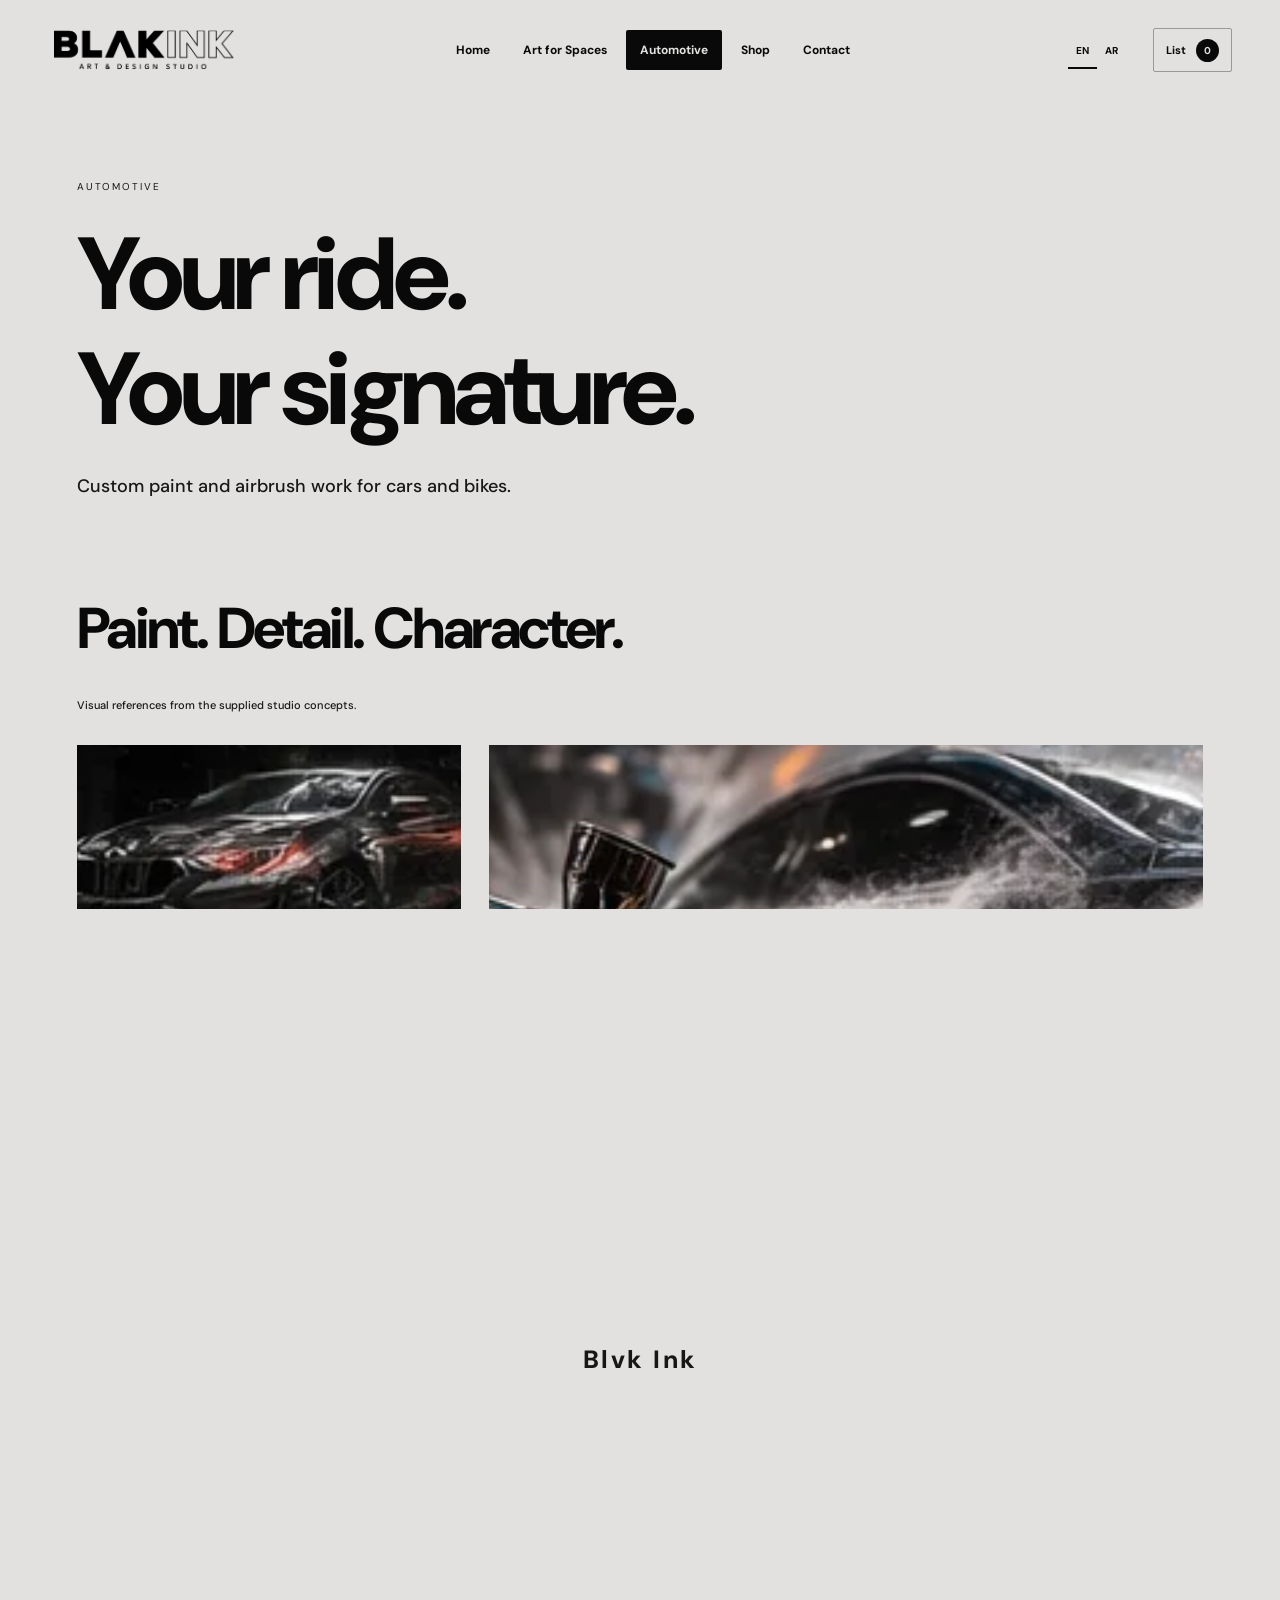
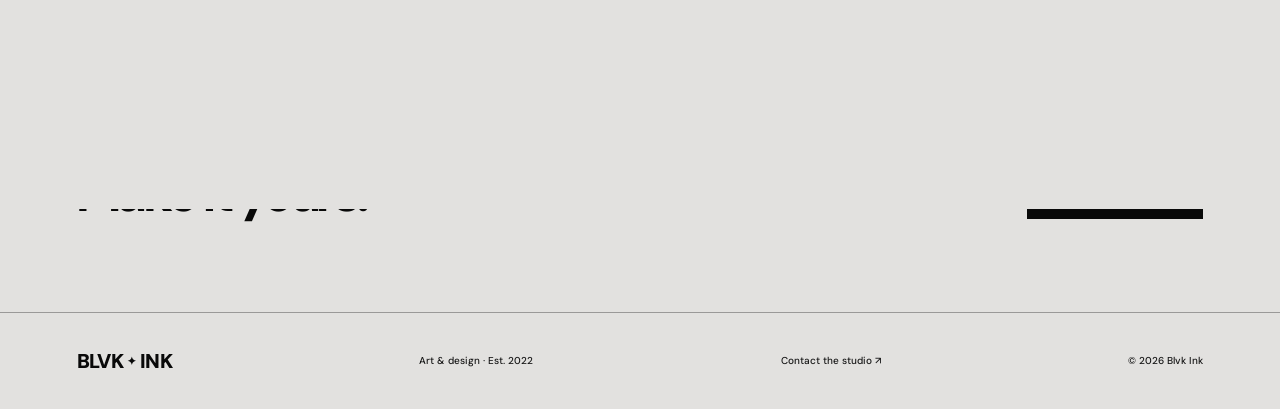
==== automotive.html @ 13d2f832 "Launch BLVK INK portfolio preview" ====
<!doctype html><html lang="en"><head><meta charset="utf-8"><meta name="viewport" content="width=device-width,initial-scale=1"><meta name="theme-color" content="#11110f"><meta name="description" content="Blvk Ink. Murals, paintings, wall art, sculpture and automotive art."><title>Automotive — Blvk Ink</title><link rel="icon" href="assets/mark.png"><link rel="stylesheet" href="styles.css?v=shared-18"><script>try{const t=JSON.parse(sessionStorage.getItem('blvk-transition'));sessionStorage.removeItem('blvk-transition');if(t&&t.to===location.href&&Date.now()-t.at<8000&&!matchMedia('(prefers-reduced-motion: reduce)').matches)document.documentElement.classList.add('page-entering');if(sessionStorage.getItem('blvk-visited'))document.documentElement.classList.add('returning')}catch(e){}</script><script src="i18n.js?v=explore-3" defer></script><script src="catalog.js" defer></script><script src="script.js?v=explore-route-10" defer></script></head><body data-page="auto"><a class="skip" href="#main">Skip to content</a><div class="page-curtain" aria-hidden="true"><span>Blvk Ink</span></div><header class="header"><a class="wordmark header-badge" href="index.html" aria-label="Blvk Ink home"><span class="header-badge-art" aria-hidden="true"><img src="assets/blvkink-logo-transparent.png" alt="" width="1942" height="809"></span></a><button class="menu-toggle" type="button" aria-expanded="false" aria-controls="navigation">Menu ＋</button><nav id="navigation" aria-label="Main navigation"><a href="index.html" data-page="home">Home</a><a href="work.html" data-page="spaces">Art for Spaces</a><a href="automotive.html" data-page="auto">Automotive</a><a href="shop.html" data-page="shop">Shop</a><a href="contact.html" data-page="contact">Contact</a></nav><div class="language-switch" role="group" aria-label="Language" dir="ltr"><a href="?lang=en" data-language="en" lang="en" aria-label="English">EN</a><span aria-hidden="true">/</span><a href="?lang=ar" data-language="ar" lang="ar" aria-label="العربية">AR</a></div><button type="button" class="request-toggle" aria-label="Open enquiry list">List <span data-count>0</span></button></header><main id="main"><section class="page-intro section"><div class="eyebrow">Automotive</div><h1>Your ride.<br><em>Your signature.</em></h1><p>Custom paint and airbrush work for cars and bikes.</p></section><section class="section gallery-section"><div class="section-heading"><h2>Paint. Detail. <em>Character.</em></h2></div><p class="sample-note">Visual references from the supplied studio concepts.</p><div class="auto-grid"><article class="art-card" data-category="automotive"><button class="art-open" type="button" data-gallery="automotive" data-id="auto-car" aria-label="View Full vehicle reference"><svg class="photo " viewBox="781 835 183 87" preserveAspectRatio="xMidYMid slice" role="img" aria-label="Full vehicle reference — sample reference"><image href="assets/studio-reference.webp" width="1536" height="1024"/></svg><span class="view-icon">↗</span></button><div class="card-caption"><h3>Full vehicle reference</h3><a class="small-link" href="contact.html?interest=auto-car">Request similar ↗</a></div></article><article class="art-card" data-category="automotive"><button class="art-open" type="button" data-gallery="automotive" data-id="auto-airbrush" aria-label="View Airbrush detail reference"><svg class="photo " viewBox="383 445 323 159" preserveAspectRatio="xMidYMid slice" role="img" aria-label="Airbrush detail reference — sample reference"><image href="assets/automotive-reference.webp" width="1536" height="1024"/></svg><span class="view-icon">↗</span></button><div class="card-caption"><h3>Airbrush detail reference</h3><a class="small-link" href="contact.html?interest=auto-airbrush">Request similar ↗</a></div></article></div><div class="photo-slots"><div class="photo-slot"><span class="slot-number">01</span><span class="eyebrow">Photo to add</span><h3>The complete vehicle</h3><p>A finished car or bike, photographed outdoors.</p></div><div class="photo-slot"><span class="slot-number">02</span><span class="eyebrow">Photo to add</span><h3>The artwork, close up</h3><p>A clear shot of the painted panel or helmet.</p></div><div class="photo-slot"><span class="slot-number">03</span><span class="eyebrow">Photo to add</span><h3>Before & after</h3><p>The same angle before and after the work.</p></div></div></section><section class="section simple-cta"><h2>Make it yours.</h2><a class="button" href="contact.html?interest=automotive">Plan a custom piece ↗</a></section></main><footer class="footer"><a class="wordmark" href="index.html">BLVK <span>✦</span> INK</a><span>Art & design · Est. 2022</span><a href="contact.html">Contact the studio ↗</a><span>© <span data-year></span> Blvk Ink</span></footer><dialog class="gallery-dialog" aria-labelledby="gallery-title"><button type="button" class="dialog-close" data-close>Close ×</button><div class="gallery-picture"></div><div class="gallery-controls"><button type="button" data-prev aria-label="Previous image">←</button><div><span class="eyebrow" id="gallery-position"></span><h2 id="gallery-title"></h2></div><button type="button" data-next aria-label="Next image">→</button></div><div class="gallery-thumbs" aria-label="Image views"></div><div class="gallery-action"></div></dialog><dialog class="request-dialog" aria-labelledby="request-title"><button type="button" class="dialog-close" data-close>Close ×</button><div class="eyebrow">Your selection</div><h2 id="request-title">Enquiry list</h2><p class="muted">Sample collection · Orders are not open yet.</p><div id="request-items"></div><a class="button" id="prepare-request" href="contact.html">Prepare an enquiry ↗</a></dialog><div class="toast" role="status" aria-live="polite"></div></body></html>
---- styles.css ----
@import url('https://fonts.googleapis.com/css2?family=DM+Sans:wght@400;500;600;700;800;900&display=swap');
:root{--bg:#e2e1df;--paper:#e2e1df;--ink:#171717;--muted:#565656;--gold:#444;--line:#bab9b7;--sans:'DM Sans','Helvetica Neue',Arial,sans-serif;--serif:var(--sans)}*{box-sizing:border-box}html{scroll-behavior:smooth;scroll-padding-top:35px}body{margin:0;background:var(--bg);color:var(--ink);font-family:var(--sans);-webkit-font-smoothing:antialiased}a{color:inherit;text-decoration:none}button,input,textarea{font:inherit}button{cursor:pointer;color:inherit}a,button{touch-action:manipulation}button:focus-visible,a:focus-visible,input:focus-visible,textarea:focus-visible{outline:2px solid var(--gold);outline-offset:5px}img{display:block;max-width:100%}h1,h2,h3{font-family:var(--serif);font-weight:400;letter-spacing:-.035em;line-height:1.12;margin:0}h1{font-size:clamp(64px,8vw,112px)}h2{font-size:clamp(36px,4.5vw,64px)}h3{font-size:25px}p{line-height:1.7}em{font-weight:400}.muted{color:var(--muted);font-size:12px}.eyebrow{font:10px var(--sans);text-transform:uppercase;letter-spacing:.19em;color:var(--gold);display:block;margin-bottom:24px}.section{width:min(1320px,88%);margin:auto;padding:90px 0}.section-heading{display:flex;justify-content:space-between;gap:25px;align-items:end;margin-bottom:35px}.section-heading .eyebrow{margin:0;white-space:nowrap}.sr-only{position:absolute;width:1px;height:1px;overflow:hidden;clip:rect(0,0,0,0);white-space:nowrap}.skip{position:fixed;top:-80px;left:15px;z-index:2000;background:var(--paper);color:#111;padding:15px}.skip:focus{top:15px}.header{position:absolute;top:0;left:0;width:100%;padding:26px 6%;display:flex;align-items:center;gap:25px;border-bottom:1px solid #0002;background:rgba(226,225,223,.85);-webkit-backdrop-filter:blur(20px);backdrop-filter:blur(20px);box-shadow:0 8px 30px #0000000d;z-index:10}.wordmark{font:500 20px var(--serif);letter-spacing:.08em;white-space:nowrap}.wordmark span{font-size:11px;vertical-align:3px}.header nav{display:flex;gap:26px;margin-left:auto;font-size:12px}.header nav a{padding:10px 0;color:#bfbdb5}.header nav a[aria-current],.header nav a:hover{color:white}.header nav a[aria-current]{box-shadow:0 1px var(--gold)}.request-toggle{border:1px solid #ffffff40;background:none;padding:10px 13px;font-size:11px;white-space:nowrap}.request-toggle span{margin-left:9px;color:var(--gold)}.menu-toggle{display:none}.button{border:1px solid var(--paper);background:var(--paper);color:#20211c;padding:16px 24px;display:inline-flex;align-items:center;justify-content:center;gap:30px;font-size:12px;line-height:1.4;min-height:48px;transition:background .2s,transform .2s}.button:hover{background:#fff}.button.outline{background:transparent;color:var(--paper);border-color:#777a6d}.button.outline:hover{background:#ffffff12}.small-link{font-size:11px;letter-spacing:.02em;white-space:nowrap;padding:10px 0;border-bottom:1px solid #8b8474;display:inline-block}.hero{height:100svh;min-height:720px;max-height:1000px;position:relative;overflow:hidden;background:var(--bg)}.hero-atmosphere{position:absolute;inset:0;background:linear-gradient(0deg,#e2e1df,transparent 60%),url('assets/clouds.png') center 46%/cover;opacity:.12;filter:grayscale(1)}.hero-signature{position:absolute;left:50%;top:50%;transform:translate(-50%,-45%);text-align:center;width:max-content;max-width:90%}.logo-reveal{position:relative;width:clamp(175px,min(23vw,25svh),250px);aspect-ratio:460/980;margin:auto;animation:logo-arrive 1.7s cubic-bezier(.19,1,.22,1) both}.logo-emblem{position:absolute;left:-61%;top:-23%;width:222%;height:158%;max-width:none;object-fit:fill;mask-image:radial-gradient(ellipse 35% 50% at 50% 46%,#000 67%,transparent 100%)}.hero h1{font:400 clamp(30px,4.3vw,58px)/1.1 var(--sans);letter-spacing:.015em;margin:24px 0 4px;white-space:nowrap}.hero-established{font:400 clamp(24px,3.4vw,46px)/1.15 var(--sans);letter-spacing:.015em;margin:0;white-space:nowrap}.hero-bottom{position:absolute;bottom:30px;left:6%;right:6%;display:flex;justify-content:space-between;gap:15px;color:#b6b6ac;text-transform:uppercase;font-size:9px;letter-spacing:.14em}@keyframes logo-arrive{from{opacity:0;filter:blur(12px);transform:translateY(16px) scale(.96)}to{opacity:1;filter:blur(0);transform:none}}.returning .logo-reveal{animation:none}.home-tiles{display:grid;grid-template-columns:repeat(3,1fr);gap:23px}.photo{display:block;width:100%;height:auto;aspect-ratio:4/5;overflow:hidden;background:#2a2b25}.category-tile .photo{transition:filter .3s}.category-tile:hover .photo{filter:brightness(1.12)}.category-tile>div{display:flex;justify-content:space-between;align-items:center;padding:20px 0}.category-tile h3{font-size:24px}.studio-note{border-top:1px solid var(--line);border-bottom:1px solid var(--line);text-align:center;padding:70px 0}.studio-note p{font-size:17px;color:var(--muted);max-width:510px;margin:25px auto 0}.auto-banner{display:grid;grid-template-columns:1fr 1fr;gap:9%;align-items:center}.auto-banner .photo{aspect-ratio:1.45}.auto-banner p{color:var(--muted);margin:25px 0}.page-intro{padding-top:180px;padding-bottom:60px}.page-intro p{font-size:18px;color:var(--muted);margin:25px 0 0}.gallery-section{padding-top:35px}.sample-note{font-size:11px;color:var(--muted);line-height:1.7}.gallery-section>.sample-note{margin:0 0 30px}.filters{display:flex;flex-wrap:wrap;gap:8px;margin-bottom:35px}.filters button{background:transparent;border:1px solid #797a6b;color:inherit;padding:11px 18px;font-size:11px;min-height:44px}.filters button[aria-pressed=true]{background:var(--paper);color:#202019;border-color:var(--paper)}.art-grid,.product-grid{display:grid;grid-template-columns:repeat(3,1fr);gap:40px 23px}.art-card,.product-card{min-width:0}.art-card[hidden],.product-card[hidden]{display:none}.art-open{position:relative;display:block;width:100%;padding:0;border:0;background:none;overflow:hidden;text-align:left}.art-open .photo{transition:transform .6s}.art-open:hover .photo{transform:scale(1.025)}.view-icon{position:absolute;bottom:14px;right:14px;display:grid;place-items:center;width:34px;height:34px;background:#151711d9;color:#fff;font-size:17px}.card-caption{padding-top:18px}.card-caption h3{font-size:23px}.card-caption .small-link{margin-top:8px;font-size:10px;color:var(--muted);border-color:#55594b}.simple-cta{display:flex;align-items:center;justify-content:space-between;gap:30px;border-top:1px solid var(--line)}.simple-cta h2{font-size:clamp(32px,4vw,55px)}.auto-grid{display:grid;grid-template-columns:.7fr 1.3fr;gap:28px}.auto-grid .photo{aspect-ratio:1.65}.photo-slots{display:grid;grid-template-columns:repeat(3,1fr);gap:23px;margin-top:60px}.photo-slot{border:1px dashed #5a5c4e;padding:35px 25px;min-height:260px;display:flex;flex-direction:column;justify-content:end;background:linear-gradient(145deg,#ffffff04,transparent)}.slot-number{font:italic 36px var(--serif);color:#717666;margin-bottom:40px}.photo-slot .eyebrow{margin-bottom:12px}.photo-slot h3{font-size:23px}.photo-slot p{color:var(--muted);font-size:12px;margin-bottom:0}.shop-notice{font-size:12px;color:#736e62;padding:0 0 20px;margin:0}.product-info{display:flex;flex-direction:column;gap:10px;padding:20px 0}.product-info h3{font-size:25px}.add-button{width:100%;display:flex;justify-content:space-between;padding:13px 0;border:0;border-top:1px solid #b4aea0;background:none;color:#454237;font-size:12px;min-height:44px}.sample-badge{position:absolute;top:13px;left:13px;font-size:9px;letter-spacing:.1em;text-transform:uppercase;background:#eee9dfeb;color:#585143;padding:7px 10px}body[data-page=shop] .gallery-section,body[data-page=spaces] .gallery-section{width:100%;padding:55px max(6%,calc((100% - 1320px)/2)) 85px;background:var(--paper);color:#25271e}body[data-page=spaces] .sample-note,body[data-page=shop] .muted{color:#7a7467}body[data-page=spaces] .small-link{color:#605b4e}body[data-page=spaces] .filters button[aria-pressed=true],body[data-page=shop] .filters button[aria-pressed=true]{background:#292c21;color:var(--paper);border-color:#292c21}.contact-layout{display:grid;grid-template-columns:1fr 1fr;gap:12%;padding-top:15px}.contact-layout h2{font-size:35px}.contact-layout p{color:var(--muted);font-size:14px}.email-address{display:block;font:25px var(--serif);margin-top:35px}.form-pair{display:grid;grid-template-columns:1fr 1fr;gap:25px}label{display:flex;flex-direction:column;gap:12px;font-size:11px;color:#bbbcb0;margin-bottom:30px}input,textarea{width:100%;border:0;border-bottom:1px solid #656756;background:transparent;color:var(--paper);padding:12px 0;font-size:16px;border-radius:0}textarea{resize:vertical;min-height:150px}input::placeholder,textarea::placeholder{color:#7a7d6d}form>.button{width:100%}.form-note{font-size:11px!important;line-height:1.7}.selection-chip{display:inline-block;border:1px solid #575a49;padding:8px 12px;margin:6px 6px 0 0;font-size:11px}.footer{padding:35px 6%;border-top:1px solid var(--line);display:flex;justify-content:space-between;gap:22px;align-items:center;color:var(--muted);font-size:10px}.footer .wordmark{color:var(--paper)}dialog{background:#161912;color:var(--paper);border:1px solid #555a47;max-width:95vw;max-height:93svh;padding:55px 25px 25px}dialog::backdrop{background:#080a06ed}.gallery-dialog{width:min(1040px,95vw)}.dialog-close{position:absolute;top:14px;right:18px;background:none;border:0;padding:8px;font-size:12px}.gallery-picture{height:min(57svh,620px);display:flex;align-items:center;justify-content:center}.gallery-picture .photo{height:100%;width:100%;aspect-ratio:auto;background:none}.gallery-controls{display:flex;justify-content:space-between;align-items:center;gap:20px;padding:20px 0 10px;text-align:center}.gallery-controls button{width:44px;height:44px;border:1px solid #545a46;background:none;font-size:20px}.gallery-controls h2{font-size:27px}.gallery-controls .eyebrow{margin-bottom:7px;font-size:9px}.gallery-thumbs{display:flex;justify-content:center;gap:8px;margin:10px 0}.gallery-thumbs button{background:none;border:1px solid #616952;padding:9px 12px;font-size:11px}.gallery-thumbs button[aria-pressed=true]{background:var(--paper);color:#222}.gallery-action{text-align:center;padding-top:14px}.gallery-action .muted{display:block;margin-bottom:13px}.request-dialog{width:480px;padding:60px 30px 30px}.request-dialog h2{font-size:40px}.request-dialog>.button{width:100%;margin-top:25px}.request-item{display:flex;gap:15px;align-items:center;padding:15px 0;border-bottom:1px solid var(--line);font-size:14px}.request-item .photo{width:65px;flex-shrink:0;aspect-ratio:1}.request-item button{margin-left:auto;padding:10px;background:none;border:0;color:var(--muted);font-size:11px}.request-empty{color:var(--muted);line-height:1.7;font-size:14px;padding:20px 0}.toast{position:fixed;bottom:22px;left:50%;transform:translate(-50%,20px);background:var(--paper);color:#282b20;padding:15px 23px;font-size:12px;z-index:100;opacity:0;pointer-events:none;transition:.25s;max-width:90%;text-align:center}.toast.visible{opacity:1;transform:translate(-50%,0)}body:has(dialog[open]){overflow:hidden}.page-curtain{position:fixed;inset:0;z-index:1000;pointer-events:none;background:#1b1e16;transform:translateY(101%);display:grid;place-items:center;transition:transform .25s cubic-bezier(.76,0,.24,1)}.page-curtain span{font:italic 25px var(--serif);letter-spacing:.1em}.page-leaving .page-curtain{transform:translateY(0)}.page-entering .page-curtain{animation:curtain-open .32s cubic-bezier(.76,0,.24,1) both}@keyframes curtain-open{from{transform:translateY(0)}to{transform:translateY(-101%)}}
@media(max-width:1000px){.header nav{gap:17px;font-size:11px}.header{gap:18px}.art-grid,.product-grid{grid-template-columns:repeat(2,1fr)}.home-tiles{gap:15px}.category-tile h3{font-size:20px}.photo-slot{padding:25px 18px}.footer{flex-wrap:wrap}.footer>*{flex-basis:40%}.footer>*:nth-child(even){text-align:right}}
@media(max-width:760px){.section{padding:65px 0}.header{padding:22px 6%}.menu-toggle{display:block;margin-left:auto;background:none;border:0;font-size:11px;padding:10px}.header nav{display:none;position:absolute;top:82px;left:0;right:0;flex-direction:column;align-items:start;padding:25px 6%;background:#161912;gap:13px;font-size:15px}.header.menu-open nav{display:flex}.request-toggle{font-size:10px}.wordmark{font-size:17px}.hero{min-height:680px;max-height:870px}.logo-reveal{width:195px}.hero-signature{top:49%}.hero h1{font-size:clamp(28px,6.8vw,48px)}.hero-established{font-size:clamp(22px,5.4vw,38px)}.hero-bottom{font-size:8px;letter-spacing:.05em}.section-heading{align-items:start;flex-direction:column;gap:20px}.home-tiles{grid-template-columns:1fr}.category-tile{display:block}.category-tile .photo{aspect-ratio:1.16}.category-tile h3{font-size:26px}.studio-note p{font-size:16px}.auto-banner{grid-template-columns:1fr;gap:30px}.auto-banner .photo{aspect-ratio:1.5}.page-intro{padding-top:145px;padding-bottom:50px}.page-intro h1{font-size:clamp(58px,11vw,85px)}.page-intro p{font-size:16px}.gallery-section{padding-top:25px}.art-grid,.product-grid{gap:30px 15px}.card-caption h3{font-size:21px}.product-info h3{font-size:22px}.art-grid .photo{aspect-ratio:3/4}.filters button{font-size:10px;padding:10px 13px}.simple-cta{align-items:start;flex-direction:column;gap:28px}.auto-grid{grid-template-columns:1fr;gap:30px}.auto-grid .photo{aspect-ratio:1.65}.photo-slots{grid-template-columns:1fr;gap:16px;margin-top:40px}.photo-slot{min-height:190px;padding:25px}.slot-number{margin-bottom:15px}.photo-slot h3{font-size:25px}.contact-layout{grid-template-columns:1fr;gap:45px;padding-top:10px}.gallery-controls h2{font-size:23px}.gallery-thumbs{flex-wrap:wrap}.gallery-picture{height:48svh}.gallery-dialog{padding:50px 12px 20px}.footer{font-size:9px}}
@media(max-width:450px){.art-grid,.product-grid{grid-template-columns:1fr}.art-grid .photo,.product-grid .photo{aspect-ratio:1}.card-caption h3,.product-info h3{font-size:26px}.form-pair{grid-template-columns:1fr;gap:0}.hero-bottom>span{max-width:190px;line-height:1.6}.request-dialog{padding:55px 20px 20px}}
@media(prefers-reduced-motion:reduce){html{scroll-behavior:auto}*,*::before,*::after{animation:none!important;transition:none!important}.page-curtain{display:none}.logo-reveal{opacity:1;filter:none;transform:none}}

/* Studio introduction carousel */
.studio-story{padding-top:64px;padding-bottom:0}
.story-toolbar{display:flex;align-items:center;justify-content:space-between;gap:20px;margin-bottom:18px}
.story-toolbar .eyebrow{margin:0;color:#bcbcb8}
.story-pause{padding:8px 0;background:none;border:0;border-bottom:1px solid #666;color:#ccc;font-size:10px;letter-spacing:.06em}
.story-window{overflow:hidden}
.story-track{display:flex;gap:18px}
.story-card{position:relative;isolation:isolate;flex:0 0 100%;min-width:0;min-height:380px;overflow:hidden;background:#202020;border:1px solid #ffffff24;color:#f2f2ee}
.story-card:focus-visible{outline:2px solid white;outline-offset:-3px}
.story-image{position:absolute;inset:0;width:100%;height:100%;filter:grayscale(1);transition:filter .65s ease,transform 1s ease;z-index:-2}
.story-card::after{content:"";position:absolute;inset:0;background:linear-gradient(180deg,#0005,#000d);z-index:-1}
.story-card:hover .story-image,.story-card:focus-visible .story-image{filter:grayscale(0);transform:scale(1.035)}
.story-copy{padding:clamp(28px,4vw,56px);position:relative;max-width:920px}
.story-number{display:block;margin-bottom:24px;font-size:10px;letter-spacing:.16em;color:#ddd}
.story-card h2{font:400 clamp(36px,4.5vw,64px)/1.12 var(--serif);letter-spacing:-.035em;border-bottom:1px solid #ffffff55;padding-bottom:13px;margin-bottom:15px}
.story-card p{font:400 clamp(20px,2vw,28px)/1.6 var(--serif);margin:0;color:#eee}
@media(max-width:600px){.studio-story{padding-top:40px;padding-bottom:0}.story-card{min-height:420px}.story-copy{padding:28px}.story-card h2{font-size:36px}}
@media(prefers-reduced-motion:reduce){.story-image{transition:none}}

/* Four portrait cards for the inspiration collection. */
.inspiration-grid{display:grid;grid-template-columns:repeat(4,minmax(0,1fr));gap:clamp(28px,3vw,60px);max-width:1500px;margin-inline:auto}
.inspiration-panel{position:relative;display:block;isolation:isolate;min-width:0;height:clamp(560px,47vw,820px);overflow:hidden;background:#242424;color:var(--paper);border:clamp(3px,.3vw,5px) solid #080808;border-radius:999px;box-shadow:0 0 0 1px #ffffff14,0 30px 48px #000b,0 8px 0 #0a0a0a,inset 0 0 0 2px #ffffff0a;transition:transform .45s cubic-bezier(.22,1,.36,1),box-shadow .45s ease}
.inspiration-image{display:block;width:100%;height:100%;filter:grayscale(1);transition:filter .65s ease,transform .8s ease}
.inspiration-panel::after{content:"";position:absolute;inset:0;z-index:1;pointer-events:none;background:linear-gradient(180deg,transparent 45%,#0003 65%,#000d)}
.inspiration-panel:hover .inspiration-image,.inspiration-panel:focus-visible .inspiration-image{filter:grayscale(0);transform:scale(1.045)}
.inspiration-panel:hover,.inspiration-panel:focus-visible{transform:translateY(-10px);box-shadow:0 0 0 1px #ffffff20,0 40px 58px #000c,0 9px 0 #080808,inset 0 0 0 2px #ffffff14}
.inspiration-caption{position:absolute;left:clamp(14px,1.5vw,24px);bottom:26px;z-index:2;opacity:0;transform:translateY(12px);transition:opacity .35s ease,transform .35s ease;pointer-events:none}
.inspiration-caption h3{font:400 clamp(32px,3.5vw,54px)/1.12 var(--serif);letter-spacing:-.035em;writing-mode:vertical-rl;transform:rotate(180deg)}
.inspiration-caption>span{display:none}
.inspiration-panel:hover .inspiration-caption,.inspiration-panel:focus-visible .inspiration-caption{opacity:1;transform:translateY(0)}
@media(max-width:900px){.inspiration-grid{grid-template-columns:repeat(4,minmax(210px,1fr));overflow-x:auto;scroll-snap-type:x mandatory;padding-bottom:16px}.inspiration-panel{height:430px;scroll-snap-align:start}.inspiration-caption h3{font-size:32px}}
@media(max-width:450px){.inspiration-grid{grid-template-columns:repeat(4,minmax(76vw,1fr));gap:16px}.inspiration-panel{height:460px}.inspiration-caption{left:22px}.inspiration-caption h3{font-size:40px}}

/* Full-width homepage sections with inset text. */
body[data-page=home] main>.section{width:100%;max-width:none;margin-inline:0}
body[data-page=home] .story-toolbar,body[data-page=home] #explore>.section-heading{padding-inline:clamp(22px,4vw,76px)}
body[data-page=home] .story-copy{padding-inline:clamp(22px,4vw,76px)}
body[data-page=home] .studio-note{padding-inline:clamp(22px,4vw,76px)}
body[data-page=home] .auto-banner{gap:0}
body[data-page=home] .auto-banner>div{padding:32px clamp(22px,4vw,76px)}
body[data-page=home] .inspiration-grid{width:100%}
body[data-page=home] main>#explore{width:100%;margin:0;padding:clamp(64px,7vw,105px) clamp(20px,3.5vw,62px);background:#1b1c1e;color:#f3f2ee}
body[data-page=home] main>#explore>.section-heading{padding-inline:0}
body[data-page=home] main>#explore .eyebrow{color:#b9b9b7}
body[data-page=home] main>#explore .inspiration-grid{gap:clamp(28px,3vw,60px)}
@media(max-width:900px){body[data-page=home] main>#explore{margin:0;padding:58px clamp(16px,4vw,28px)}}

/* Light grey palette and bold, sharp typography across the site. */
body{font-weight:500}
h1,h2,h3,.hero h1,.hero-established,.story-card h2,.inspiration-caption h3{font-family:var(--sans);font-weight:800;letter-spacing:-.045em}
em{font-style:normal;font-weight:inherit}
.wordmark{font-family:var(--sans);font-weight:900;letter-spacing:-.035em}
.header,.header nav a,.header nav a[aria-current],.header nav a:hover,.footer .wordmark{color:var(--ink)}
.header nav a,.menu-toggle,.request-toggle,.button,.filters button,.small-link{font-weight:700}
.header nav a[aria-current]{box-shadow:0 2px var(--ink)}
.request-toggle{border-color:#17171755}
.request-toggle span,.hero-bottom,.story-toolbar .eyebrow,.story-pause{color:var(--muted)}
.story-card p{font-family:var(--sans);font-weight:500}
.button{background:var(--ink);color:var(--paper);border-color:var(--ink)}
.button:hover{background:#383838}
.button.outline{color:var(--ink);border-color:#555;background:transparent}
.button.outline:hover{background:#0000000a}
label{color:var(--ink)}
input,textarea{color:var(--ink);border-color:#777}
input::placeholder,textarea::placeholder{color:#656565}
.photo-slot{border-color:#999;background:#00000003}
.slot-number{color:#666}
.selection-chip{border-color:#999}
.footer{color:var(--muted)}
.page-curtain{background:var(--bg);color:var(--ink)}
.page-curtain span{font-family:var(--sans);font-weight:800;font-style:normal}
dialog{background:var(--bg);color:var(--ink);border-color:#999}
.gallery-thumbs button,.gallery-controls button{border-color:#999}
.gallery-thumbs button[aria-pressed=true],.filters button[aria-pressed=true]{background:var(--ink);color:var(--paper);border-color:var(--ink)}
.toast{background:var(--ink);color:var(--paper)}
@media(max-width:760px){.header nav{background:rgba(226,225,223,.98)}}

/* The page moves from warm grey to charcoal as visitors scroll. */
:root{--scroll-bg:#e2e1df;--scroll-ink:#171717;--scroll-muted:#565656;--scroll-line:#17171730}
body{background:var(--scroll-bg);color:var(--scroll-ink);min-height:100svh}
.hero,.hero-atmosphere{background:transparent}
.hero-atmosphere{opacity:1;filter:none;pointer-events:none}
.hero-atmosphere::before,.hero-atmosphere::after{content:none}
body[data-page=shop] .gallery-section,body[data-page=spaces] .gallery-section{background:transparent;color:var(--scroll-ink)}
main .muted,main .eyebrow,main .sample-note,main .shop-notice,main .small-link,main .studio-note p,main .auto-banner p,main .page-intro p,main .contact-layout p,main .photo-slot p,.hero-bottom,.story-toolbar .eyebrow,.story-pause,.footer{color:var(--scroll-muted)}
body[data-page=spaces] .sample-note,body[data-page=shop] .muted,body[data-page=spaces] .small-link{color:var(--scroll-muted)}
main .button.outline,main .add-button,main label,main input,main textarea,.footer .wordmark{color:var(--scroll-ink)}
main input::placeholder,main textarea::placeholder{color:var(--scroll-muted)}
main .button.outline,main .filters button,main .small-link,main .add-button,main input,main textarea,main .photo-slot,main .selection-chip,.studio-note,.simple-cta,.footer,.story-pause{border-color:var(--scroll-line)}
main .button:not(.outline){background:var(--scroll-ink);color:var(--scroll-bg);border-color:var(--scroll-ink)}
main .button:not(.outline):hover{filter:brightness(.85)}
main .button.outline:hover{background:#8882}
main .filters button[aria-pressed=true]{background:var(--scroll-ink);color:var(--scroll-bg);border-color:var(--scroll-ink)}
body[data-page=spaces] .filters button[aria-pressed=true],body[data-page=shop] .filters button[aria-pressed=true]{background:var(--scroll-ink);color:var(--scroll-bg);border-color:var(--scroll-ink)}
.hero-signature,.hero-bottom{z-index:1}

/* Inset panels with readable, classic vertical display lettering. */
body[data-page=home] #explore{padding-inline:clamp(22px,4vw,76px)}
body[data-page=home] #explore>.section-heading{padding-inline:0}
.inspiration-caption{left:auto;right:18px;top:24px;bottom:24px;width:auto;display:flex;justify-content:center;align-items:center;transform:translateX(8px)}
.inspiration-caption h3{font-family:Georgia,"Times New Roman",serif;font-size:clamp(48px,5.2vw,86px);font-weight:700;line-height:1;letter-spacing:-.055em;writing-mode:vertical-rl;text-orientation:mixed;transform:none;white-space:nowrap;margin:0;text-shadow:0 2px 16px #0009;color:#fff}
.inspiration-panel::after{background:linear-gradient(90deg,transparent 35%,#0002 65%,#0009)}
.inspiration-panel:hover .inspiration-caption,.inspiration-panel:focus-visible .inspiration-caption{transform:translateX(0)}
@media(max-width:900px){.inspiration-caption{right:16px;top:22px;bottom:22px}.inspiration-caption h3{font-size:60px}}
@media(max-width:450px){.inspiration-caption h3{font-size:64px}}

/* Large logo reveal, followed by a pinned studio introduction. */
.hero-journey{height:auto;max-height:none;overflow:visible;background:transparent}
.hero-stage{position:relative;padding:130px 6% 80px}
.hero-journey .hero-signature{position:relative;left:auto;top:auto;transform:none;margin:0 auto;width:100%;max-width:90%}
.hero-journey .logo-reveal{animation:hero-logo-grow 1.6s cubic-bezier(.16,1,.3,1) both}
.hero-about{position:relative;max-width:720px;margin:60px auto}
.hero-chapter{margin-bottom:45px}
.hero-chapter h2{font-size:clamp(40px,4.5vw,72px);margin-bottom:24px}
.hero-chapter p{font-size:clamp(18px,1.6vw,25px);line-height:1.65;margin:0;max-width:620px}
.hero-story-mode .header{position:fixed}
.hero-journey.story-ready{height:400svh;min-height:0;max-height:none;--logo-travel:0}
.story-ready .hero-stage{position:sticky;top:0;height:100svh;min-height:680px;padding:0;overflow:hidden}
.story-ready .hero-signature{position:absolute;left:calc(50% - 24% * var(--logo-travel));top:52%;transform:translate(-50%,-50%);width:46%;max-width:none;margin:0}
.story-ready .hero-signature h1{font-size:clamp(26px,3.2vw,48px)}
.story-ready .hero-established{font-size:clamp(22px,2.5vw,36px)}
.story-ready .hero-about{position:absolute;left:53%;right:6%;top:50%;transform:translateY(-50%);margin:0;display:grid;max-width:none}
.story-ready .hero-chapter{grid-area:1/1;align-self:center;margin:0;opacity:0;visibility:hidden;transform:translateY(28px);transition:opacity .45s ease,transform .6s ease,visibility .45s}
.story-ready .hero-chapter.is-active{opacity:1;visibility:visible;transform:translateY(0)}
@keyframes hero-logo-grow{from{opacity:0;transform:scale(.2);filter:blur(8px)}to{opacity:1;transform:scale(1);filter:blur(0)}}
@media(max-width:760px){
  .story-ready .hero-stage{min-height:740px}
  .story-ready .hero-signature{width:90%;left:50%;top:calc(50% - 17% * var(--logo-travel))}
  .hero-journey .logo-reveal{width:125px}
  .story-ready .hero-signature h1,.story-ready .hero-established{opacity:calc(1 - var(--logo-travel))}
  .story-ready .hero-about{left:7%;right:7%;top:57%;transform:none}
  .hero-chapter h2{font-size:36px;margin-bottom:16px}
  .hero-chapter p{font-size:17px;line-height:1.55}
  .hero-chapter .eyebrow{margin-bottom:14px}
}
@media(prefers-reduced-motion:reduce){.hero-journey .logo-reveal{animation:none}.story-ready .hero-chapter{transition:none;transform:none}}

/* Studio chapters: editorial numbering, navigation, and staggered reveals. */
.chapter-tabs{display:flex;gap:clamp(12px,2vw,30px);border-bottom:1px solid var(--scroll-line);margin-bottom:42px;position:relative;z-index:2}
.chapter-tabs button{position:relative;flex:1;text-align:left;border:0;background:none;padding:12px 0 18px;color:var(--scroll-ink);font-size:12px;font-weight:700;cursor:pointer}
.chapter-tabs button span{display:block;font-size:10px;letter-spacing:.13em;margin-bottom:8px;opacity:.6}
.chapter-tabs button::after{content:"";position:absolute;bottom:-1px;left:0;right:0;height:3px;background:currentColor;transform:scaleX(0);transform-origin:left;transition:transform .5s ease}
.chapter-tabs button[aria-current]::after,.chapter-tabs button:hover::after{transform:scaleX(1)}
.story-ready .chapter-tabs{grid-area:1/1;opacity:0;visibility:hidden;transform:translateY(12px);transition:opacity .4s,transform .5s,visibility .4s}
.story-ready.has-chapter .chapter-tabs{opacity:1;visibility:visible;transform:none}
.story-ready .hero-chapter{grid-area:2/1;position:relative;isolation:isolate;padding:20px 0 12px;transform:none;transition:opacity .4s ease,visibility .4s}
.chapter-watermark{position:absolute;right:0;top:-24px;z-index:-1;font-size:clamp(130px,15vw,230px);font-weight:900;line-height:1;letter-spacing:-.08em;color:var(--scroll-ink);opacity:.065;pointer-events:none;user-select:none}
.hero-chapter .eyebrow{letter-spacing:.22em;font-size:11px;margin-bottom:22px}
.hero-chapter h2{font-size:clamp(42px,5vw,80px);line-height:1.02;max-width:560px;margin-bottom:28px}
.hero-chapter p{font-size:clamp(18px,1.45vw,23px);line-height:1.65;max-width:560px}
.hero-chapter p+p{margin-top:18px;color:var(--scroll-muted)}
.story-ready .hero-chapter .eyebrow,.story-ready .hero-chapter h2,.story-ready .hero-chapter p{opacity:0;transform:translateY(22px);transition:opacity .5s ease,transform .65s cubic-bezier(.2,.8,.2,1)}
.story-ready .hero-chapter.is-active .eyebrow,.story-ready .hero-chapter.is-active h2,.story-ready .hero-chapter.is-active p{opacity:1;transform:none}
.story-ready .hero-chapter.is-active h2{transition-delay:.08s}
.story-ready .hero-chapter.is-active p{transition-delay:.16s}
.story-ready .hero-chapter.is-active p+p{transition-delay:.23s}
@media(max-width:760px){
 .story-ready .hero-stage{min-height:860px}
 .story-ready .hero-signature{top:calc(46% - 20% * var(--logo-travel))}
 .story-ready .hero-about{top:46%}
 .chapter-tabs{gap:14px;margin-bottom:16px}
 .chapter-tabs button{font-size:11px;padding:8px 0 12px}
 .chapter-tabs button span{margin-bottom:5px}
 .story-ready .hero-chapter{padding:12px 0}
 .chapter-watermark{font-size:125px;top:0}
 .hero-chapter .eyebrow{margin-bottom:14px;font-size:10px}
 .hero-chapter h2{font-size:40px;margin-bottom:18px}
 .hero-chapter p{font-size:16px;line-height:1.55}
 .hero-chapter p+p{margin-top:12px}
}
@media(prefers-reduced-motion:reduce){.story-ready .hero-chapter .eyebrow,.story-ready .hero-chapter h2,.story-ready .hero-chapter p{transform:none;transition:none}}

/* English / Arabic and locally bundled Dubai type. */
@font-face{font-family:Dubai;src:url('assets/fonts/Dubai-Regular.ttf') format('truetype');font-style:normal;font-weight:400;font-display:swap}
@font-face{font-family:Dubai;src:url('assets/fonts/Dubai-Medium.ttf') format('truetype');font-style:normal;font-weight:500 600;font-display:swap}
@font-face{font-family:Dubai;src:url('assets/fonts/Dubai-Bold.ttf') format('truetype');font-style:normal;font-weight:700 900;font-display:swap}
.language-switch{display:flex;align-items:center;gap:6px;flex-shrink:0;font:700 11px var(--sans);color:#454545}
.language-switch a{padding:10px 3px;min-height:36px;display:grid;place-items:center}
.language-switch a[aria-current]{color:#111;box-shadow:0 2px #111}
.language-switch span{opacity:.45}
html[lang=ar]{--sans:Dubai,Tahoma,Arial,sans-serif;--serif:var(--sans)}
html[lang=ar] body{font-family:var(--sans)}
html[lang=ar] :is(h1,h2,h3,p,em,.eyebrow,.hero-established,.hero-bottom,.wordmark,.page-curtain span){font-family:var(--sans);letter-spacing:0}
html[lang=ar] :is(h1,h2,h3){line-height:1.3}
html[lang=ar] .wordmark{direction:ltr;font-family:'DM Sans',Arial,sans-serif}
html[lang=ar] .header nav{margin-left:0;margin-right:auto}
html[lang=ar] .story-ready .hero-signature{left:calc(50% + 24% * var(--logo-travel))}
html[lang=ar] .story-ready .hero-about{left:6%;right:53%}
html[lang=ar] .chapter-tabs button{text-align:right}
html[lang=ar] .chapter-tabs button::after{transform-origin:right}
html[lang=ar] .chapter-watermark{right:auto;left:0;direction:ltr}
html[lang=ar] .chapter-tabs button span{letter-spacing:0}
html[lang=ar] .hero-chapter p{line-height:1.7}
html[lang=ar] .inspiration-caption{width:72px}
html[lang=ar] .inspiration-caption h3{font-family:Dubai,Tahoma,sans-serif;font-size:64px;writing-mode:horizontal-tb;transform:rotate(90deg);line-height:1.2;letter-spacing:0;flex-shrink:0}
html[lang=ar] .request-item button{margin-left:0;margin-right:auto}
html[lang=ar] :is(.email-address,input[type=email]){direction:ltr;text-align:right}
html[lang=ar] .gallery-controls{direction:ltr}
html[lang=ar] .gallery-controls>div{direction:rtl}
@media(max-width:1100px){.header{gap:14px}.language-switch{font-size:10px}}
@media(max-width:760px){
 .header{gap:10px;padding-inline:4%}.language-switch{gap:3px}.request-toggle{padding:10px 8px}.menu-toggle{padding:10px 4px}
 html[lang=ar] .menu-toggle{margin-left:0;margin-right:auto}
 html[lang=ar] .header nav{margin:0}
 html[lang=ar] .story-ready .hero-signature{left:50%}
 html[lang=ar] .story-ready .hero-about{left:7%;right:7%}
 html[lang=ar] .footer>*:nth-child(even){text-align:left}
 html[lang=ar] .hero-chapter p{font-size:17px;line-height:1.6}
}

/* One panoramic gallery, divided into three art selections. */
body[data-page=home] .home-gallery{padding-inline:clamp(22px,4vw,76px)}
.gallery-triptych{display:grid;grid-template-columns:repeat(3,minmax(0,1fr));gap:2px;background:var(--scroll-line);overflow:hidden}
.gallery-panel{position:relative;isolation:isolate;display:block;width:100%;min-width:0;height:clamp(280px,29vw,460px);padding:0;border:0;overflow:hidden;background:#222;text-align:start;color:#fff}
.gallery-panel-image{display:block;width:100%;height:100%;filter:grayscale(1);transition:filter .6s ease,transform .8s cubic-bezier(.2,.8,.2,1)}
.gallery-panel::after{content:"";position:absolute;inset:0;pointer-events:none;background:linear-gradient(180deg,transparent 55%,#000b)}
.gallery-panel:hover .gallery-panel-image,.gallery-panel:focus-visible .gallery-panel-image{filter:grayscale(0);transform:scale(1.04)}
.gallery-panel:focus-visible{outline:3px solid white;outline-offset:-5px;z-index:1}
.gallery-panel-caption{position:absolute;z-index:1;inset-inline:clamp(16px,2vw,32px);bottom:26px;display:flex;justify-content:space-between;align-items:center;gap:8px;font-size:clamp(20px,2.2vw,34px);font-weight:800;letter-spacing:-.035em}
html[lang=ar] .gallery-panel-caption{letter-spacing:0}
@media(max-width:600px){.gallery-panel{height:300px}.gallery-panel-caption{inset-inline:10px;bottom:16px;font-size:15px;flex-direction:column;align-items:flex-start;gap:12px}}

/* Three seamless diagonal slices inside a rectangular frame. */
.gallery-triptych{display:block;position:relative;height:clamp(280px,29vw,460px);background:#222;direction:ltr}
.gallery-triptych .gallery-panel{position:absolute;top:0;bottom:0;width:40%;height:100%;overflow:hidden}
.gallery-triptych .gallery-panel:nth-child(1){left:0;clip-path:polygon(0 0,100% 0,75% 100%,0 100%)}
.gallery-triptych .gallery-panel:nth-child(2){left:30%;clip-path:polygon(25% 0,100% 0,75% 100%,0 100%)}
.gallery-triptych .gallery-panel:nth-child(3){left:60%;clip-path:polygon(25% 0,100% 0,100% 100%,0 100%)}
.gallery-triptych .gallery-panel-caption{left:12%;right:30%;bottom:26px}
.gallery-triptych .gallery-panel:nth-child(3) .gallery-panel-caption{left:12%;right:10%}
.gallery-triptych .gallery-panel:focus-visible{outline:0}
.gallery-triptych .gallery-panel:focus-visible::after{background:linear-gradient(180deg,#ffffff30,transparent 35%,#000b);box-shadow:inset 0 0 0 4px #fff}
html[lang=ar] .gallery-triptych .gallery-panel-caption{direction:rtl}
@media(max-width:600px){.gallery-triptych{height:300px}.gallery-triptych .gallery-panel-caption{left:10%;right:28%;bottom:16px}.gallery-triptych .gallery-panel:nth-child(3) .gallery-panel-caption{right:8%}}

/* Mobile inspiration: compact landscape cards, with no sideways scrolling. */
@media(max-width:900px){
 body[data-page=home] #explore>.section-heading{margin-bottom:26px}
 .inspiration-grid{grid-template-columns:minmax(0,1fr);gap:14px;max-width:none;margin-inline:0;overflow:visible;scroll-snap-type:none;padding-bottom:0}
 .inspiration-panel{height:clamp(140px,42vw,200px);width:100%;scroll-snap-align:none;border-radius:clamp(54px,18vw,96px);box-shadow:0 16px 26px #0008,0 4px 0 #090909,inset 0 0 0 2px #ffffff0a}
 .inspiration-panel::after{background:linear-gradient(180deg,transparent 15%,#0003 50%,#000b)}
 .inspiration-panel .inspiration-caption{left:20px;right:20px;top:auto;bottom:18px;width:auto;display:block;opacity:1;visibility:visible;transform:none}
 .inspiration-panel .inspiration-caption h3{font-size:32px;line-height:1.1;writing-mode:horizontal-tb;transform:none;white-space:normal}
 html[lang=ar] .inspiration-panel .inspiration-caption{width:auto;text-align:right}
 html[lang=ar] .inspiration-panel .inspiration-caption h3{font-family:Dubai,Tahoma,sans-serif;font-size:34px;writing-mode:horizontal-tb;transform:none;line-height:1.2}
 .inspiration-panel:active .inspiration-image{filter:grayscale(0)}
}

@media(max-width:900px){
 /* Avoid sticky touch hover; viewport position controls the color reveal. */
 .inspiration-panel:hover .inspiration-image{filter:grayscale(1);transform:none}
 .inspiration-panel.is-screen-focused .inspiration-image,
 .inspiration-panel:focus-visible .inspiration-image{filter:grayscale(0);transform:scale(1.025)}
}

/* Mobile gallery follows the same stacked-card layout and screen focus. */
@media(max-width:900px){
 .gallery-triptych{display:grid;grid-template-columns:minmax(0,1fr);gap:14px;height:auto;background:transparent;overflow:visible;direction:inherit}
 .gallery-triptych .gallery-panel:nth-child(n){position:relative;top:auto;bottom:auto;left:auto;width:100%;height:clamp(140px,42vw,200px);clip-path:none}
 .gallery-triptych .gallery-panel .gallery-panel-caption{left:20px;right:20px;bottom:18px;display:flex;flex-direction:row;align-items:center;font-size:24px;gap:12px}
 .gallery-panel::after{background:linear-gradient(180deg,transparent 15%,#0003 50%,#000b)}
 .gallery-panel:hover .gallery-panel-image{filter:grayscale(1);transform:none}
 .gallery-panel.is-screen-focused .gallery-panel-image,.gallery-panel:focus-visible .gallery-panel-image{filter:grayscale(0);transform:scale(1.025)}
 .gallery-triptych .gallery-panel:focus-visible{outline:3px solid white;outline-offset:-5px}
}

/* Connected slices; reveal captions only for the active image. */
.gallery-panel-caption{opacity:0;transform:translateY(10px);transition:opacity .35s ease,transform .45s ease}
.gallery-panel:hover .gallery-panel-caption,.gallery-panel:focus-visible .gallery-panel-caption{opacity:1;transform:none}
@media(max-width:900px){
 .gallery-triptych{display:block;position:relative;height:clamp(500px,135vw,680px);overflow:hidden;background:#222}
 .gallery-triptych .gallery-panel:nth-child(n){position:absolute;left:0;right:0;bottom:auto;width:100%;height:40%}
 .gallery-triptych .gallery-panel:nth-child(1){top:0;clip-path:polygon(0 0,100% 0,100% 75%,0 100%)}
 .gallery-triptych .gallery-panel:nth-child(2){top:30%;clip-path:polygon(0 25%,100% 0,100% 75%,0 100%)}
 .gallery-triptych .gallery-panel:nth-child(3){top:60%;clip-path:polygon(0 25%,100% 0,100% 100%,0 100%)}
 .gallery-triptych .gallery-panel .gallery-panel-caption{left:22px;right:22px;top:50%;bottom:auto;transform:translateY(calc(-50% + 10px))}
 .gallery-panel:hover .gallery-panel-caption{opacity:0}
 .gallery-triptych .gallery-panel.is-screen-focused .gallery-panel-caption,.gallery-triptych .gallery-panel:focus-visible .gallery-panel-caption{opacity:1;transform:translateY(-50%)}
 .gallery-panel::after{background:linear-gradient(90deg,#0008,transparent 80%)}
}

/* Direction-aware navigation, shared by all pages. */
.header{position:fixed;transition:transform .28s cubic-bezier(.2,.7,.2,1);transform:translateY(0)}
.header.is-scroll-hidden{transform:translateY(-105%);pointer-events:none}
.header.has-keyboard-focus,.header.menu-open{transform:translateY(0);pointer-events:auto}
@media(prefers-reduced-motion:reduce){.header{transition:none}}

/* Navigation floats directly on the page, following its light-to-dark palette. */
.header{
 --nav-ink:var(--scroll-ink);--nav-surface:var(--scroll-bg);
 top:16px;left:24px;width:calc(100% - 48px);padding:12px 20px;gap:24px;
 border:0;border-radius:0;
 background:transparent;
 -webkit-backdrop-filter:none;backdrop-filter:none;
 box-shadow:none;
}
.header>.wordmark{display:inline-flex;align-items:center;gap:5px;font-size:22px;font-weight:900;letter-spacing:-.055em;min-height:44px}
.header>.wordmark span{font-size:14px;vertical-align:0;margin-inline:2px}
.header nav{align-items:center;gap:5px;font-size:12px}
.header nav a{position:relative;padding:12px 14px;border-radius:2px;white-space:nowrap;transition:background .2s,color .2s}
.header nav a:hover{background:#e3e2dd;color:#111}
.header nav a[aria-current]{background:#171717;color:#f4f3f1;box-shadow:none}
.header nav a[aria-current]:hover{background:#303030;color:#fff}
.header .language-switch{gap:0;background:transparent;border:0;border-radius:0;padding:3px;font-size:10px}
.header .language-switch>span{display:none}
.header .language-switch a{min-width:29px;min-height:34px;padding:8px 5px;border-radius:3px;letter-spacing:.03em;box-shadow:none}
.header .language-switch a[aria-current]{background:transparent;color:#111;box-shadow:0 2px 0 #171717;border-radius:0}
.header .request-toggle{display:flex;align-items:center;gap:10px;min-height:44px;padding:8px 12px;border:1px solid #17171735;border-radius:6px;background:transparent;color:#171717;font-size:11px;transition:background .2s,border-color .2s}
.header .request-toggle:hover{background:#e3e2dd;border-color:#17171770}
.header .request-toggle span{display:grid;place-items:center;min-width:23px;height:23px;margin:0;padding:0 5px;border-radius:50%;background:#171717;color:#fff;font-size:10px;font-weight:700}
.header .menu-toggle{min-height:44px;border:1px solid #17171725;border-radius:6px;padding:10px 12px;color:#171717;font-weight:700;background:transparent}
.header .request-toggle,.header .menu-toggle{border-radius:2px}
.header.is-scroll-hidden{transform:translateY(calc(-100% - 32px));pointer-events:none}
.header.has-keyboard-focus,.header.menu-open{transform:translateY(0);pointer-events:auto}
.header nav a,.header .language-switch,.header .language-switch a[aria-current],.header .request-toggle,.header .menu-toggle{color:var(--nav-ink)}
.header .language-switch a[aria-current]{box-shadow:0 2px 0 currentColor}
.header .request-toggle,.header .menu-toggle{border-color:var(--scroll-line)}
.header nav a:hover,.header .request-toggle:hover{background:transparent;color:var(--nav-ink);box-shadow:inset 0 -2px currentColor}
.header nav a[aria-current],.header nav a[aria-current]:hover,html[lang=ar] .header nav a[aria-current],.header .request-toggle span{background:var(--nav-ink);color:var(--nav-surface);box-shadow:none}
.header a:focus-visible,.header button:focus-visible{outline-color:var(--nav-ink)}
@media(max-width:1100px){.header{gap:12px;padding-inline:14px}.header nav a{padding:12px 10px;font-size:11px}}
@media(max-width:1000px){
 .header{top:10px;left:12px;width:calc(100% - 24px);gap:10px;padding:10px 14px;border-radius:4px}
 .header>.wordmark{font-size:19px}
 .header .menu-toggle{display:block;margin-inline-start:auto;margin-inline-end:0}
 .header nav{display:none;position:absolute;top:calc(100% + 10px);left:0;right:0;margin:0;padding:12px;flex-direction:column;align-items:stretch;gap:4px;border:1px solid #cfceca;border-radius:4px;background:#f1f0ec;box-shadow:none;max-height:calc(100svh - 110px);overflow-y:auto}
 .header.menu-open nav{display:flex}
 .header nav{--nav-ink:#171717;--nav-surface:#f1f0ec}
 .header nav a{padding:14px 16px;font-size:15px}
 html[lang=ar] .header nav{margin:0}
 html[lang=ar] .header .menu-toggle{margin-inline-start:auto;margin-inline-end:0}
}
@media(max-width:450px){
 .header{gap:7px;padding:8px 10px}
 .header>.wordmark{font-size:17px;gap:2px}
 .header>.wordmark span{font-size:10px;margin-inline:1px}
 .header .menu-toggle{font-size:10px;padding:8px}
 .header .language-switch a{min-width:25px;padding:7px 3px}
 .header .request-toggle{font-size:0;gap:0;padding:8px}
 .header .request-toggle span{min-width:24px;height:24px;font-size:11px}
}

/* Reserve the badge space so navigation never shifts during the logo handoff. */
.header>.header-badge{position:relative;display:block;flex:0 0 84px;width:84px;height:44px;min-height:44px;margin-inline-end:10px;overflow:visible}
.header>.header-badge .header-badge-art{position:absolute;display:block;top:-3px;left:50%;width:50px;height:107px;margin:0;transform:translateX(-50%);filter:drop-shadow(0 4px 5px #0003);pointer-events:none}
.header-badge-art img{position:absolute;left:-61%;top:-23%;width:222%;height:158%;max-width:none;object-fit:fill;mask-image:radial-gradient(ellipse 35% 50% at 50% 46%,#000 67%,transparent 100%)}
/* Hide the protruding emblem along with the header. */
.header.is-scroll-hidden{transform:translateY(calc(-100% - 100px))}
.header.has-keyboard-focus,.header.menu-open{transform:translateY(0)}
@media(max-width:1000px){
 .header>.header-badge{flex-basis:62px;width:62px;margin-inline-end:4px}
 .header>.header-badge .header-badge-art{top:-2px;width:42px;height:90px}
 .header nav{top:calc(100% + 34px)}
}
@media(max-width:450px){
 .header>.header-badge{flex-basis:52px;width:52px;margin-inline-end:2px}
 .header>.header-badge .header-badge-art{width:38px;height:81px;top:0}
}

/* Balance the oversized badge against a centred navigation on wide screens. */
@media(min-width:1001px){
 .header{width:min(1440px,calc(100% - 48px));left:max(24px,calc((100% - 1440px)/2));padding-inline:24px}
 .header>.header-badge{flex-basis:100px;width:100px;margin-inline-end:0}
 .header>.header-badge .header-badge-art{width:66px;height:141px;top:-4px;filter:drop-shadow(0 5px 6px #0002)}
 .header nav,html[lang=ar] .header nav{margin-inline:auto}
}

/* Transparent horizontal wordmark, with its empty margins cropped in CSS. */
.header>.header-badge{flex-basis:192px;width:192px;margin-inline-end:0}
.header>.header-badge .header-badge-art{top:50%;left:50%;width:180px;height:38.88px;transform:translate(-50%,-50%);filter:none;overflow:hidden}
.header-badge-art img{display:block;left:-14.867%;top:-74.383%;width:129.467%;height:249.691%;mask-image:none;filter:var(--header-logo-filter,brightness(0))}
body.hero-carousel-dark .header{--header-logo-filter:brightness(1)}
@media(max-width:1000px){.header>.header-badge{flex-basis:146px;width:146px}.header>.header-badge .header-badge-art{width:138px;height:29.808px}.header nav{top:calc(100% + 10px)}}
@media(max-width:450px){.header>.header-badge{flex-basis:116px;width:116px}.header>.header-badge .header-badge-art{width:110px;height:23.76px}}

/* Editorial lettering and navigation for the skateboard collection. */
.inspiration-panel .inspiration-caption{position:absolute;z-index:2;inset:0;display:block;width:auto;opacity:1;visibility:visible;transform:none;pointer-events:none}
.inspiration-panel .inspiration-caption h3{position:absolute;top:12%;left:50%;margin:0;color:#f5f5f2;font-family:var(--sans);font-size:clamp(44px,4.1vw,70px);font-weight:900;line-height:.88;letter-spacing:-.065em;text-transform:uppercase;white-space:nowrap;writing-mode:vertical-rl;text-orientation:mixed;transform:translateX(-50%);text-shadow:0 4px 18px #000b;transition:letter-spacing .4s ease}
.inspiration-panel .inspiration-caption p{position:absolute;z-index:2;top:53%;left:52%;margin:0;color:#f5f5f2;font:800 clamp(10px,.9vw,14px)/1.25 var(--sans);letter-spacing:.07em;text-transform:uppercase;text-shadow:0 2px 10px #000;white-space:normal;width:45%;transition:transform .4s ease}
.inspiration-index{position:absolute;z-index:2;top:5%;left:50%;display:flex;align-items:center;gap:10px;color:#f5f5f2;font:800 11px/1 var(--sans);letter-spacing:.08em;transform:translateX(-50%);text-shadow:0 2px 8px #000}
.inspiration-index i{display:block;width:38px;height:2px;background:currentColor;opacity:.8}
.inspiration-arrow{position:absolute;z-index:2;left:50%;bottom:8%;display:grid;place-items:center;width:52px;height:52px;border:2px solid #f5f5f2;border-radius:50%;color:#f5f5f2;font-size:25px;line-height:1;transform:translateX(-50%);transition:background .3s,color .3s,transform .4s cubic-bezier(.22,1,.36,1)}
.inspiration-panel:hover .inspiration-caption,.inspiration-panel:focus-visible .inspiration-caption{transform:none}
.inspiration-panel:hover .inspiration-caption h3,.inspiration-panel:focus-visible .inspiration-caption h3{letter-spacing:-.025em}
.inspiration-panel:hover .inspiration-caption p,.inspiration-panel:focus-visible .inspiration-caption p{transform:translateY(-4px)}
.inspiration-panel:hover .inspiration-arrow,.inspiration-panel:focus-visible .inspiration-arrow{background:#f5f5f2;color:#171717;transform:translateX(-50%) scale(1.08)}
html[lang=ar] .inspiration-panel .inspiration-caption{width:auto;text-align:start}
html[lang=ar] .inspiration-panel .inspiration-caption h3{font-family:Dubai,Tahoma,sans-serif;font-size:clamp(42px,3.7vw,64px);line-height:1;letter-spacing:0;writing-mode:vertical-rl;text-orientation:mixed;transform:translateX(-50%)}
html[lang=ar] .inspiration-panel .inspiration-caption p{font-family:Dubai,Tahoma,sans-serif;line-height:1.35;letter-spacing:0}
@media(max-width:900px){
 .inspiration-panel .inspiration-caption{inset:auto 72px 16px 20px}
 .inspiration-panel .inspiration-caption h3,html[lang=ar] .inspiration-panel .inspiration-caption h3{position:static;font-size:clamp(24px,7vw,34px);line-height:1;letter-spacing:-.04em;writing-mode:horizontal-tb;text-orientation:mixed;transform:none;white-space:normal}
 .inspiration-panel .inspiration-caption p,html[lang=ar] .inspiration-panel .inspiration-caption p{position:static;width:auto;margin-top:5px;font-size:9px;line-height:1.2;letter-spacing:.06em;white-space:normal}
 .inspiration-index{top:16px;left:20px;transform:none;font-size:9px}
 .inspiration-index i{width:28px;height:1px}
 .inspiration-arrow{left:auto;right:18px;bottom:16px;width:42px;height:42px;font-size:20px;transform:none}
 .inspiration-panel:hover .inspiration-arrow,.inspiration-panel:focus-visible .inspiration-arrow{transform:scale(1.06)}
}

/* Stagger the lettering to follow the supplied editorial composition. */
.inspiration-panel{--deck-title-top:11%;--deck-title-left:50%;--deck-copy-top:52%;--deck-copy-left:50%}
.inspiration-panel:nth-child(2){--deck-title-top:43%;--deck-title-left:61%;--deck-copy-top:65%;--deck-copy-left:71%}
.inspiration-panel:nth-child(3){--deck-title-top:12%;--deck-title-left:52%;--deck-copy-top:52%;--deck-copy-left:52%}
.inspiration-panel:nth-child(4){--deck-title-top:28%;--deck-title-left:50%;--deck-copy-top:77%;--deck-copy-left:50%}
.inspiration-panel .inspiration-caption h3{top:var(--deck-title-top);left:var(--deck-title-left)}
.inspiration-panel .inspiration-caption p{top:var(--deck-copy-top);left:var(--deck-copy-left);width:max-content;max-width:58%;transform:translateX(-50%);text-align:left}
.inspiration-panel .inspiration-caption p span{display:block}
.inspiration-panel:nth-child(2) .inspiration-index,.inspiration-panel:nth-child(3) .inspiration-index,.inspiration-panel:nth-child(4) .inspiration-index{display:none}
.inspiration-panel:nth-child(2) .inspiration-arrow{top:9%;bottom:auto;left:64%}
.inspiration-panel:nth-child(4) .inspiration-arrow{display:none}
.inspiration-panel:hover .inspiration-caption p,.inspiration-panel:focus-visible .inspiration-caption p{transform:translate(-50%,-4px)}
@media(max-width:900px){
 .inspiration-panel{--deck-title-top:auto;--deck-title-left:auto;--deck-copy-top:auto;--deck-copy-left:auto}
 .inspiration-panel .inspiration-caption h3{top:auto;left:auto}
 .inspiration-panel .inspiration-caption p{top:auto;left:auto;width:auto;max-width:none;transform:none;text-align:start}
 .inspiration-panel:nth-child(2) .inspiration-index,.inspiration-panel:nth-child(3) .inspiration-index,.inspiration-panel:nth-child(4) .inspiration-index{display:flex}
 .inspiration-panel:nth-child(2) .inspiration-arrow{top:auto;bottom:16px;left:auto}
 .inspiration-panel:nth-child(4) .inspiration-arrow{display:grid}
 .inspiration-panel:hover .inspiration-caption p,.inspiration-panel:focus-visible .inspiration-caption p{transform:translateY(-2px)}
}
@media(min-width:901px){
 .inspiration-panel:nth-child(2) .inspiration-caption p{top:62%;left:74%;width:22%;max-width:22%;font-size:clamp(9px,.72vw,12px);transform:none;text-align:left}
 .inspiration-panel:nth-child(2):hover .inspiration-caption p,.inspiration-panel:nth-child(2):focus-visible .inspiration-caption p{transform:translateY(-4px)}
}
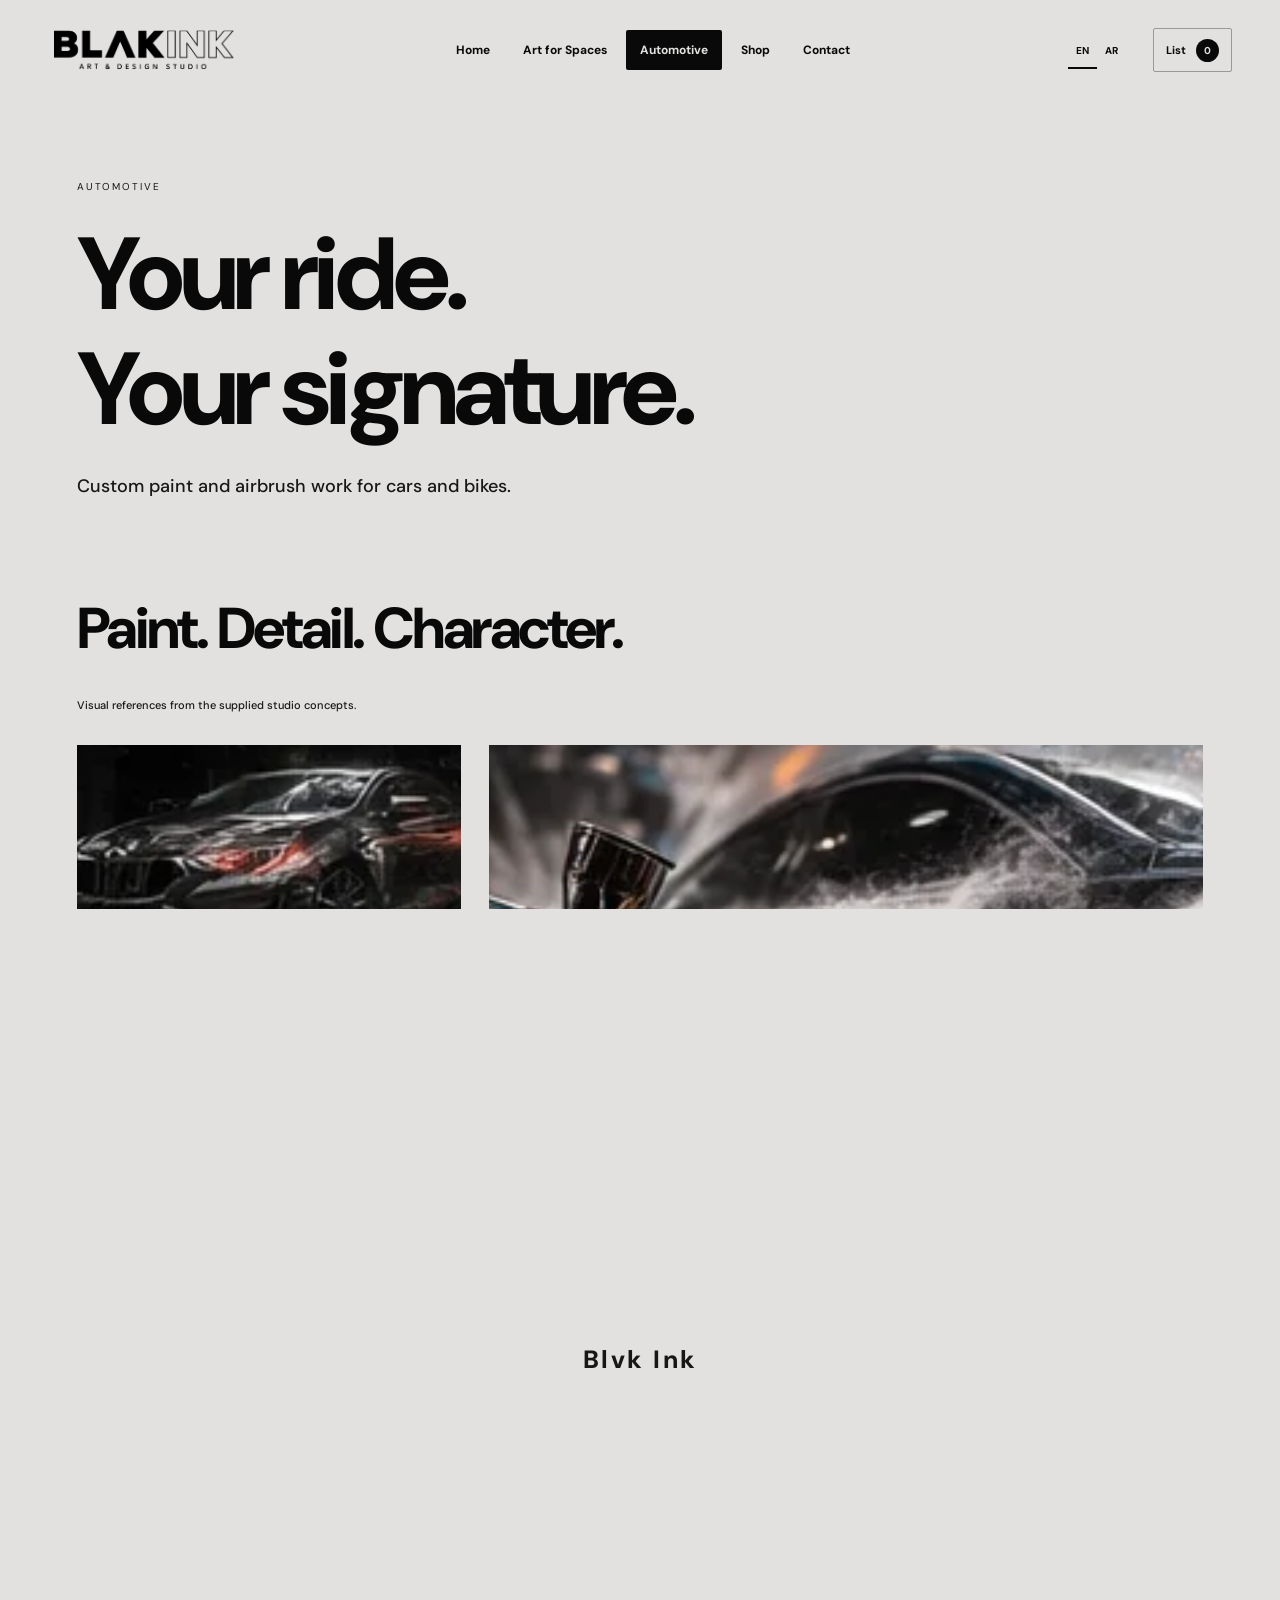
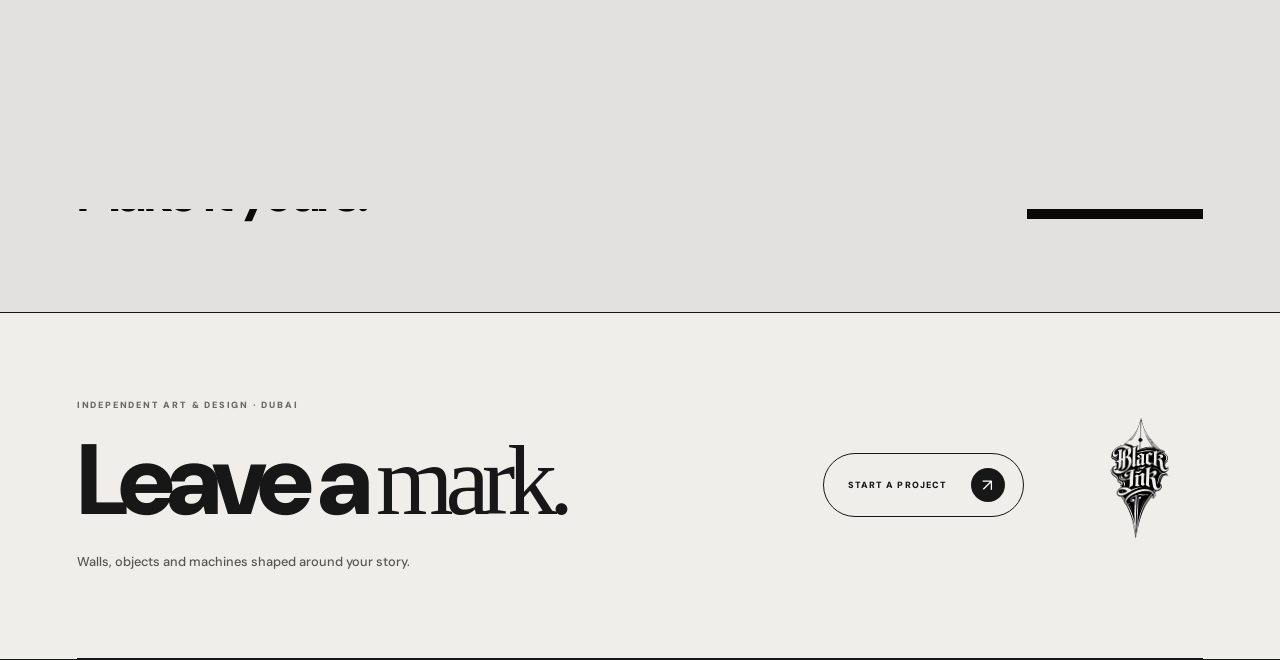
==== commit 48f81d37: "Update BLVK INK site preview" ====
--- a/automotive.html
+++ b/automotive.html
@@ -1 +1 @@
-<!doctype html><html lang="en"><head><meta charset="utf-8"><meta name="viewport" content="width=device-width,initial-scale=1"><meta name="theme-color" content="#11110f"><meta name="description" content="Blvk Ink. Murals, paintings, wall art, sculpture and automotive art."><title>Automotive — Blvk Ink</title><link rel="icon" href="assets/mark.png"><link rel="stylesheet" href="styles.css?v=shared-18"><script>try{const t=JSON.parse(sessionStorage.getItem('blvk-transition'));sessionStorage.removeItem('blvk-transition');if(t&&t.to===location.href&&Date.now()-t.at<8000&&!matchMedia('(prefers-reduced-motion: reduce)').matches)document.documentElement.classList.add('page-entering');if(sessionStorage.getItem('blvk-visited'))document.documentElement.classList.add('returning')}catch(e){}</script><script src="i18n.js?v=explore-3" defer></script><script src="catalog.js" defer></script><script src="script.js?v=explore-route-10" defer></script></head><body data-page="auto"><a class="skip" href="#main">Skip to content</a><div class="page-curtain" aria-hidden="true"><span>Blvk Ink</span></div><header class="header"><a class="wordmark header-badge" href="index.html" aria-label="Blvk Ink home"><span class="header-badge-art" aria-hidden="true"><img src="assets/blvkink-logo-transparent.png" alt="" width="1942" height="809"></span></a><button class="menu-toggle" type="button" aria-expanded="false" aria-controls="navigation">Menu ＋</button><nav id="navigation" aria-label="Main navigation"><a href="index.html" data-page="home">Home</a><a href="work.html" data-page="spaces">Art for Spaces</a><a href="automotive.html" data-page="auto">Automotive</a><a href="shop.html" data-page="shop">Shop</a><a href="contact.html" data-page="contact">Contact</a></nav><div class="language-switch" role="group" aria-label="Language" dir="ltr"><a href="?lang=en" data-language="en" lang="en" aria-label="English">EN</a><span aria-hidden="true">/</span><a href="?lang=ar" data-language="ar" lang="ar" aria-label="العربية">AR</a></div><button type="button" class="request-toggle" aria-label="Open enquiry list">List <span data-count>0</span></button></header><main id="main"><section class="page-intro section"><div class="eyebrow">Automotive</div><h1>Your ride.<br><em>Your signature.</em></h1><p>Custom paint and airbrush work for cars and bikes.</p></section><section class="section gallery-section"><div class="section-heading"><h2>Paint. Detail. <em>Character.</em></h2></div><p class="sample-note">Visual references from the supplied studio concepts.</p><div class="auto-grid"><article class="art-card" data-category="automotive"><button class="art-open" type="button" data-gallery="automotive" data-id="auto-car" aria-label="View Full vehicle reference"><svg class="photo " viewBox="781 835 183 87" preserveAspectRatio="xMidYMid slice" role="img" aria-label="Full vehicle reference — sample reference"><image href="assets/studio-reference.webp" width="1536" height="1024"/></svg><span class="view-icon">↗</span></button><div class="card-caption"><h3>Full vehicle reference</h3><a class="small-link" href="contact.html?interest=auto-car">Request similar ↗</a></div></article><article class="art-card" data-category="automotive"><button class="art-open" type="button" data-gallery="automotive" data-id="auto-airbrush" aria-label="View Airbrush detail reference"><svg class="photo " viewBox="383 445 323 159" preserveAspectRatio="xMidYMid slice" role="img" aria-label="Airbrush detail reference — sample reference"><image href="assets/automotive-reference.webp" width="1536" height="1024"/></svg><span class="view-icon">↗</span></button><div class="card-caption"><h3>Airbrush detail reference</h3><a class="small-link" href="contact.html?interest=auto-airbrush">Request similar ↗</a></div></article></div><div class="photo-slots"><div class="photo-slot"><span class="slot-number">01</span><span class="eyebrow">Photo to add</span><h3>The complete vehicle</h3><p>A finished car or bike, photographed outdoors.</p></div><div class="photo-slot"><span class="slot-number">02</span><span class="eyebrow">Photo to add</span><h3>The artwork, close up</h3><p>A clear shot of the painted panel or helmet.</p></div><div class="photo-slot"><span class="slot-number">03</span><span class="eyebrow">Photo to add</span><h3>Before & after</h3><p>The same angle before and after the work.</p></div></div></section><section class="section simple-cta"><h2>Make it yours.</h2><a class="button" href="contact.html?interest=automotive">Plan a custom piece ↗</a></section></main><footer class="footer"><a class="wordmark" href="index.html">BLVK <span>✦</span> INK</a><span>Art & design · Est. 2022</span><a href="contact.html">Contact the studio ↗</a><span>© <span data-year></span> Blvk Ink</span></footer><dialog class="gallery-dialog" aria-labelledby="gallery-title"><button type="button" class="dialog-close" data-close>Close ×</button><div class="gallery-picture"></div><div class="gallery-controls"><button type="button" data-prev aria-label="Previous image">←</button><div><span class="eyebrow" id="gallery-position"></span><h2 id="gallery-title"></h2></div><button type="button" data-next aria-label="Next image">→</button></div><div class="gallery-thumbs" aria-label="Image views"></div><div class="gallery-action"></div></dialog><dialog class="request-dialog" aria-labelledby="request-title"><button type="button" class="dialog-close" data-close>Close ×</button><div class="eyebrow">Your selection</div><h2 id="request-title">Enquiry list</h2><p class="muted">Sample collection · Orders are not open yet.</p><div id="request-items"></div><a class="button" id="prepare-request" href="contact.html">Prepare an enquiry ↗</a></dialog><div class="toast" role="status" aria-live="polite"></div></body></html>
+<!doctype html><html lang="en"><head><meta charset="utf-8"><meta name="viewport" content="width=device-width,initial-scale=1"><meta name="theme-color" content="#11110f"><meta name="description" content="Blvk Ink. Murals, paintings, wall art, sculpture and automotive art."><title>Automotive — Blvk Ink</title><link rel="icon" href="assets/mark.png"><link rel="stylesheet" href="styles.css?v=shared-34"><script>try{const t=JSON.parse(sessionStorage.getItem('blvk-transition'));sessionStorage.removeItem('blvk-transition');if(t&&t.to===location.href&&Date.now()-t.at<8000&&!matchMedia('(prefers-reduced-motion: reduce)').matches)document.documentElement.classList.add('page-entering');if(sessionStorage.getItem('blvk-visited'))document.documentElement.classList.add('returning')}catch(e){}</script><script src="i18n.js?v=localization-15" defer></script><script src="catalog.js" defer></script><script src="script.js?v=spray-16" defer></script><script src="cursor-spray.js?v=5" defer></script></head><body data-page="auto"><a class="skip" href="#main">Skip to content</a><div class="page-curtain" aria-hidden="true"><span>Blvk Ink</span></div><header class="header"><a class="wordmark header-badge" href="index.html" aria-label="Blvk Ink home"><span class="header-badge-art" aria-hidden="true"><img src="assets/blvkink-logo-transparent.png" alt="" width="1942" height="809"></span></a><button class="menu-toggle" type="button" aria-expanded="false" aria-controls="navigation">Menu ＋</button><nav id="navigation" aria-label="Main navigation"><a href="index.html" data-page="home">Home</a><a href="work.html" data-page="spaces">Art for Spaces</a><a href="automotive.html" data-page="auto">Automotive</a><a href="shop.html" data-page="shop">Shop</a><a href="contact.html" data-page="contact">Contact</a></nav><div class="language-switch" role="group" aria-label="Language" dir="ltr"><a href="?lang=en" data-language="en" lang="en" aria-label="English">EN</a><span aria-hidden="true">/</span><a href="?lang=ar" data-language="ar" lang="ar" aria-label="العربية">AR</a></div><button type="button" class="request-toggle" aria-label="Open enquiry list">List <span data-count>0</span></button></header><main id="main"><section class="page-intro section"><div class="eyebrow">Automotive</div><h1>Your ride.<br><em>Your signature.</em></h1><p>Custom paint and airbrush work for cars and bikes.</p></section><section class="section gallery-section"><div class="section-heading"><h2>Paint. Detail. <em>Character.</em></h2></div><p class="sample-note">Visual references from the supplied studio concepts.</p><div class="auto-grid"><article class="art-card" data-category="automotive"><button class="art-open" type="button" data-gallery="automotive" data-id="auto-car" aria-label="View Full vehicle reference"><svg class="photo " viewBox="781 835 183 87" preserveAspectRatio="xMidYMid slice" role="img" aria-label="Full vehicle reference — sample reference"><image href="assets/studio-reference.webp" width="1536" height="1024"/></svg><span class="view-icon">↗</span></button><div class="card-caption"><h3>Full vehicle reference</h3><a class="small-link" href="contact.html?interest=auto-car">Request similar ↗</a></div></article><article class="art-card" data-category="automotive"><button class="art-open" type="button" data-gallery="automotive" data-id="auto-airbrush" aria-label="View Airbrush detail reference"><svg class="photo " viewBox="383 445 323 159" preserveAspectRatio="xMidYMid slice" role="img" aria-label="Airbrush detail reference — sample reference"><image href="assets/automotive-reference.webp" width="1536" height="1024"/></svg><span class="view-icon">↗</span></button><div class="card-caption"><h3>Airbrush detail reference</h3><a class="small-link" href="contact.html?interest=auto-airbrush">Request similar ↗</a></div></article></div><div class="photo-slots"><div class="photo-slot"><span class="slot-number">01</span><span class="eyebrow">Photo to add</span><h3>The complete vehicle</h3><p>A finished car or bike, photographed outdoors.</p></div><div class="photo-slot"><span class="slot-number">02</span><span class="eyebrow">Photo to add</span><h3>The artwork, close up</h3><p>A clear shot of the painted panel or helmet.</p></div><div class="photo-slot"><span class="slot-number">03</span><span class="eyebrow">Photo to add</span><h3>Before & after</h3><p>The same angle before and after the work.</p></div></div></section><section class="section simple-cta"><h2>Make it yours.</h2><a class="button" href="contact.html?interest=automotive">Plan a custom piece ↗</a></section></main><footer class="site-footer"><div class="footer-directory"><div class="footer-closing"><div class="footer-closing-copy"><span class="footer-kicker">Independent art &amp; design · Dubai</span><h2><span>Leave a</span> <em>mark.</em></h2><p>Walls, objects and machines shaped around your story.</p></div><a class="footer-project-link" href="contact.html"><span>Start a project</span><b aria-hidden="true">↗</b></a><img class="footer-emblem" src="assets/mark.png" alt="" width="1024" height="1536" aria-hidden="true"></div></div></footer><dialog class="gallery-dialog" aria-labelledby="gallery-title"><button type="button" class="dialog-close" data-close>Close ×</button><div class="gallery-picture"></div><div class="gallery-controls"><button type="button" data-prev aria-label="Previous image">←</button><div><span class="eyebrow" id="gallery-position"></span><h2 id="gallery-title"></h2></div><button type="button" data-next aria-label="Next image">→</button></div><div class="gallery-thumbs" aria-label="Image views"></div><div class="gallery-action"></div></dialog><dialog class="request-dialog" aria-labelledby="request-title"><button type="button" class="dialog-close" data-close>Close ×</button><div class="eyebrow">Your selection</div><h2 id="request-title">Enquiry list</h2><p class="muted">Sample collection · Orders are not open yet.</p><div id="request-items"></div><a class="button" id="prepare-request" href="contact.html">Prepare an enquiry ↗</a></dialog><div class="toast" role="status" aria-live="polite"></div></body></html>
--- a/styles.css
+++ b/styles.css
@@ -1,5 +1,5 @@
 @import url('https://fonts.googleapis.com/css2?family=DM+Sans:wght@400;500;600;700;800;900&display=swap');
-:root{--bg:#e2e1df;--paper:#e2e1df;--ink:#171717;--muted:#565656;--gold:#444;--line:#bab9b7;--sans:'DM Sans','Helvetica Neue',Arial,sans-serif;--serif:var(--sans)}*{box-sizing:border-box}html{scroll-behavior:smooth;scroll-padding-top:35px}body{margin:0;background:var(--bg);color:var(--ink);font-family:var(--sans);-webkit-font-smoothing:antialiased}a{color:inherit;text-decoration:none}button,input,textarea{font:inherit}button{cursor:pointer;color:inherit}a,button{touch-action:manipulation}button:focus-visible,a:focus-visible,input:focus-visible,textarea:focus-visible{outline:2px solid var(--gold);outline-offset:5px}img{display:block;max-width:100%}h1,h2,h3{font-family:var(--serif);font-weight:400;letter-spacing:-.035em;line-height:1.12;margin:0}h1{font-size:clamp(64px,8vw,112px)}h2{font-size:clamp(36px,4.5vw,64px)}h3{font-size:25px}p{line-height:1.7}em{font-weight:400}.muted{color:var(--muted);font-size:12px}.eyebrow{font:10px var(--sans);text-transform:uppercase;letter-spacing:.19em;color:var(--gold);display:block;margin-bottom:24px}.section{width:min(1320px,88%);margin:auto;padding:90px 0}.section-heading{display:flex;justify-content:space-between;gap:25px;align-items:end;margin-bottom:35px}.section-heading .eyebrow{margin:0;white-space:nowrap}.sr-only{position:absolute;width:1px;height:1px;overflow:hidden;clip:rect(0,0,0,0);white-space:nowrap}.skip{position:fixed;top:-80px;left:15px;z-index:2000;background:var(--paper);color:#111;padding:15px}.skip:focus{top:15px}.header{position:absolute;top:0;left:0;width:100%;padding:26px 6%;display:flex;align-items:center;gap:25px;border-bottom:1px solid #0002;background:rgba(226,225,223,.85);-webkit-backdrop-filter:blur(20px);backdrop-filter:blur(20px);box-shadow:0 8px 30px #0000000d;z-index:10}.wordmark{font:500 20px var(--serif);letter-spacing:.08em;white-space:nowrap}.wordmark span{font-size:11px;vertical-align:3px}.header nav{display:flex;gap:26px;margin-left:auto;font-size:12px}.header nav a{padding:10px 0;color:#bfbdb5}.header nav a[aria-current],.header nav a:hover{color:white}.header nav a[aria-current]{box-shadow:0 1px var(--gold)}.request-toggle{border:1px solid #ffffff40;background:none;padding:10px 13px;font-size:11px;white-space:nowrap}.request-toggle span{margin-left:9px;color:var(--gold)}.menu-toggle{display:none}.button{border:1px solid var(--paper);background:var(--paper);color:#20211c;padding:16px 24px;display:inline-flex;align-items:center;justify-content:center;gap:30px;font-size:12px;line-height:1.4;min-height:48px;transition:background .2s,transform .2s}.button:hover{background:#fff}.button.outline{background:transparent;color:var(--paper);border-color:#777a6d}.button.outline:hover{background:#ffffff12}.small-link{font-size:11px;letter-spacing:.02em;white-space:nowrap;padding:10px 0;border-bottom:1px solid #8b8474;display:inline-block}.hero{height:100svh;min-height:720px;max-height:1000px;position:relative;overflow:hidden;background:var(--bg)}.hero-atmosphere{position:absolute;inset:0;background:linear-gradient(0deg,#e2e1df,transparent 60%),url('assets/clouds.png') center 46%/cover;opacity:.12;filter:grayscale(1)}.hero-signature{position:absolute;left:50%;top:50%;transform:translate(-50%,-45%);text-align:center;width:max-content;max-width:90%}.logo-reveal{position:relative;width:clamp(175px,min(23vw,25svh),250px);aspect-ratio:460/980;margin:auto;animation:logo-arrive 1.7s cubic-bezier(.19,1,.22,1) both}.logo-emblem{position:absolute;left:-61%;top:-23%;width:222%;height:158%;max-width:none;object-fit:fill;mask-image:radial-gradient(ellipse 35% 50% at 50% 46%,#000 67%,transparent 100%)}.hero h1{font:400 clamp(30px,4.3vw,58px)/1.1 var(--sans);letter-spacing:.015em;margin:24px 0 4px;white-space:nowrap}.hero-established{font:400 clamp(24px,3.4vw,46px)/1.15 var(--sans);letter-spacing:.015em;margin:0;white-space:nowrap}.hero-bottom{position:absolute;bottom:30px;left:6%;right:6%;display:flex;justify-content:space-between;gap:15px;color:#b6b6ac;text-transform:uppercase;font-size:9px;letter-spacing:.14em}@keyframes logo-arrive{from{opacity:0;filter:blur(12px);transform:translateY(16px) scale(.96)}to{opacity:1;filter:blur(0);transform:none}}.returning .logo-reveal{animation:none}.home-tiles{display:grid;grid-template-columns:repeat(3,1fr);gap:23px}.photo{display:block;width:100%;height:auto;aspect-ratio:4/5;overflow:hidden;background:#2a2b25}.category-tile .photo{transition:filter .3s}.category-tile:hover .photo{filter:brightness(1.12)}.category-tile>div{display:flex;justify-content:space-between;align-items:center;padding:20px 0}.category-tile h3{font-size:24px}.studio-note{border-top:1px solid var(--line);border-bottom:1px solid var(--line);text-align:center;padding:70px 0}.studio-note p{font-size:17px;color:var(--muted);max-width:510px;margin:25px auto 0}.auto-banner{display:grid;grid-template-columns:1fr 1fr;gap:9%;align-items:center}.auto-banner .photo{aspect-ratio:1.45}.auto-banner p{color:var(--muted);margin:25px 0}.page-intro{padding-top:180px;padding-bottom:60px}.page-intro p{font-size:18px;color:var(--muted);margin:25px 0 0}.gallery-section{padding-top:35px}.sample-note{font-size:11px;color:var(--muted);line-height:1.7}.gallery-section>.sample-note{margin:0 0 30px}.filters{display:flex;flex-wrap:wrap;gap:8px;margin-bottom:35px}.filters button{background:transparent;border:1px solid #797a6b;color:inherit;padding:11px 18px;font-size:11px;min-height:44px}.filters button[aria-pressed=true]{background:var(--paper);color:#202019;border-color:var(--paper)}.art-grid,.product-grid{display:grid;grid-template-columns:repeat(3,1fr);gap:40px 23px}.art-card,.product-card{min-width:0}.art-card[hidden],.product-card[hidden]{display:none}.art-open{position:relative;display:block;width:100%;padding:0;border:0;background:none;overflow:hidden;text-align:left}.art-open .photo{transition:transform .6s}.art-open:hover .photo{transform:scale(1.025)}.view-icon{position:absolute;bottom:14px;right:14px;display:grid;place-items:center;width:34px;height:34px;background:#151711d9;color:#fff;font-size:17px}.card-caption{padding-top:18px}.card-caption h3{font-size:23px}.card-caption .small-link{margin-top:8px;font-size:10px;color:var(--muted);border-color:#55594b}.simple-cta{display:flex;align-items:center;justify-content:space-between;gap:30px;border-top:1px solid var(--line)}.simple-cta h2{font-size:clamp(32px,4vw,55px)}.auto-grid{display:grid;grid-template-columns:.7fr 1.3fr;gap:28px}.auto-grid .photo{aspect-ratio:1.65}.photo-slots{display:grid;grid-template-columns:repeat(3,1fr);gap:23px;margin-top:60px}.photo-slot{border:1px dashed #5a5c4e;padding:35px 25px;min-height:260px;display:flex;flex-direction:column;justify-content:end;background:linear-gradient(145deg,#ffffff04,transparent)}.slot-number{font:italic 36px var(--serif);color:#717666;margin-bottom:40px}.photo-slot .eyebrow{margin-bottom:12px}.photo-slot h3{font-size:23px}.photo-slot p{color:var(--muted);font-size:12px;margin-bottom:0}.shop-notice{font-size:12px;color:#736e62;padding:0 0 20px;margin:0}.product-info{display:flex;flex-direction:column;gap:10px;padding:20px 0}.product-info h3{font-size:25px}.add-button{width:100%;display:flex;justify-content:space-between;padding:13px 0;border:0;border-top:1px solid #b4aea0;background:none;color:#454237;font-size:12px;min-height:44px}.sample-badge{position:absolute;top:13px;left:13px;font-size:9px;letter-spacing:.1em;text-transform:uppercase;background:#eee9dfeb;color:#585143;padding:7px 10px}body[data-page=shop] .gallery-section,body[data-page=spaces] .gallery-section{width:100%;padding:55px max(6%,calc((100% - 1320px)/2)) 85px;background:var(--paper);color:#25271e}body[data-page=spaces] .sample-note,body[data-page=shop] .muted{color:#7a7467}body[data-page=spaces] .small-link{color:#605b4e}body[data-page=spaces] .filters button[aria-pressed=true],body[data-page=shop] .filters button[aria-pressed=true]{background:#292c21;color:var(--paper);border-color:#292c21}.contact-layout{display:grid;grid-template-columns:1fr 1fr;gap:12%;padding-top:15px}.contact-layout h2{font-size:35px}.contact-layout p{color:var(--muted);font-size:14px}.email-address{display:block;font:25px var(--serif);margin-top:35px}.form-pair{display:grid;grid-template-columns:1fr 1fr;gap:25px}label{display:flex;flex-direction:column;gap:12px;font-size:11px;color:#bbbcb0;margin-bottom:30px}input,textarea{width:100%;border:0;border-bottom:1px solid #656756;background:transparent;color:var(--paper);padding:12px 0;font-size:16px;border-radius:0}textarea{resize:vertical;min-height:150px}input::placeholder,textarea::placeholder{color:#7a7d6d}form>.button{width:100%}.form-note{font-size:11px!important;line-height:1.7}.selection-chip{display:inline-block;border:1px solid #575a49;padding:8px 12px;margin:6px 6px 0 0;font-size:11px}.footer{padding:35px 6%;border-top:1px solid var(--line);display:flex;justify-content:space-between;gap:22px;align-items:center;color:var(--muted);font-size:10px}.footer .wordmark{color:var(--paper)}dialog{background:#161912;color:var(--paper);border:1px solid #555a47;max-width:95vw;max-height:93svh;padding:55px 25px 25px}dialog::backdrop{background:#080a06ed}.gallery-dialog{width:min(1040px,95vw)}.dialog-close{position:absolute;top:14px;right:18px;background:none;border:0;padding:8px;font-size:12px}.gallery-picture{height:min(57svh,620px);display:flex;align-items:center;justify-content:center}.gallery-picture .photo{height:100%;width:100%;aspect-ratio:auto;background:none}.gallery-controls{display:flex;justify-content:space-between;align-items:center;gap:20px;padding:20px 0 10px;text-align:center}.gallery-controls button{width:44px;height:44px;border:1px solid #545a46;background:none;font-size:20px}.gallery-controls h2{font-size:27px}.gallery-controls .eyebrow{margin-bottom:7px;font-size:9px}.gallery-thumbs{display:flex;justify-content:center;gap:8px;margin:10px 0}.gallery-thumbs button{background:none;border:1px solid #616952;padding:9px 12px;font-size:11px}.gallery-thumbs button[aria-pressed=true]{background:var(--paper);color:#222}.gallery-action{text-align:center;padding-top:14px}.gallery-action .muted{display:block;margin-bottom:13px}.request-dialog{width:480px;padding:60px 30px 30px}.request-dialog h2{font-size:40px}.request-dialog>.button{width:100%;margin-top:25px}.request-item{display:flex;gap:15px;align-items:center;padding:15px 0;border-bottom:1px solid var(--line);font-size:14px}.request-item .photo{width:65px;flex-shrink:0;aspect-ratio:1}.request-item button{margin-left:auto;padding:10px;background:none;border:0;color:var(--muted);font-size:11px}.request-empty{color:var(--muted);line-height:1.7;font-size:14px;padding:20px 0}.toast{position:fixed;bottom:22px;left:50%;transform:translate(-50%,20px);background:var(--paper);color:#282b20;padding:15px 23px;font-size:12px;z-index:100;opacity:0;pointer-events:none;transition:.25s;max-width:90%;text-align:center}.toast.visible{opacity:1;transform:translate(-50%,0)}body:has(dialog[open]){overflow:hidden}.page-curtain{position:fixed;inset:0;z-index:1000;pointer-events:none;background:#1b1e16;transform:translateY(101%);display:grid;place-items:center;transition:transform .25s cubic-bezier(.76,0,.24,1)}.page-curtain span{font:italic 25px var(--serif);letter-spacing:.1em}.page-leaving .page-curtain{transform:translateY(0)}.page-entering .page-curtain{animation:curtain-open .32s cubic-bezier(.76,0,.24,1) both}@keyframes curtain-open{from{transform:translateY(0)}to{transform:translateY(-101%)}}
+:root{--bg:#e2e1df;--paper:#e2e1df;--ink:#171717;--muted:#565656;--gold:#444;--line:#bab9b7;--sans:'DM Sans','Helvetica Neue',Arial,sans-serif;--serif:var(--sans);--spray-ink:#111}*{box-sizing:border-box}html{scroll-behavior:smooth;scroll-padding-top:35px}body{margin:0;background:var(--bg);color:var(--ink);font-family:var(--sans);-webkit-font-smoothing:antialiased}a{color:inherit;text-decoration:none}button,input,textarea{font:inherit}button{cursor:pointer;color:inherit}a,button{touch-action:manipulation}button:focus-visible,a:focus-visible,input:focus-visible,textarea:focus-visible{outline:2px solid var(--gold);outline-offset:5px}img{display:block;max-width:100%}h1,h2,h3{font-family:var(--serif);font-weight:400;letter-spacing:-.035em;line-height:1.12;margin:0}h1{font-size:clamp(64px,8vw,112px)}h2{font-size:clamp(36px,4.5vw,64px)}h3{font-size:25px}p{line-height:1.7}em{font-weight:400}.muted{color:var(--muted);font-size:12px}.eyebrow{font:10px var(--sans);text-transform:uppercase;letter-spacing:.19em;color:var(--gold);display:block;margin-bottom:24px}.section{width:min(1320px,88%);margin:auto;padding:90px 0}.section-heading{display:flex;justify-content:space-between;gap:25px;align-items:end;margin-bottom:35px}.section-heading .eyebrow{margin:0;white-space:nowrap}.sr-only{position:absolute;width:1px;height:1px;overflow:hidden;clip:rect(0,0,0,0);white-space:nowrap}.skip{position:fixed;top:-80px;left:15px;z-index:2000;background:var(--paper);color:#111;padding:15px}.skip:focus{top:15px}.header{position:absolute;top:0;left:0;width:100%;padding:26px 6%;display:flex;align-items:center;gap:25px;border-bottom:1px solid #0002;background:rgba(226,225,223,.85);-webkit-backdrop-filter:blur(20px);backdrop-filter:blur(20px);box-shadow:0 8px 30px #0000000d;z-index:10}.wordmark{font:500 20px var(--serif);letter-spacing:.08em;white-space:nowrap}.wordmark span{font-size:11px;vertical-align:3px}.header nav{display:flex;gap:26px;margin-left:auto;font-size:12px}.header nav a{padding:10px 0;color:#bfbdb5}.header nav a[aria-current],.header nav a:hover{color:white}.header nav a[aria-current]{box-shadow:0 1px var(--gold)}.request-toggle{border:1px solid #ffffff40;background:none;padding:10px 13px;font-size:11px;white-space:nowrap}.request-toggle span{margin-left:9px;color:var(--gold)}.menu-toggle{display:none}.button{border:1px solid var(--paper);background:var(--paper);color:#20211c;padding:16px 24px;display:inline-flex;align-items:center;justify-content:center;gap:30px;font-size:12px;line-height:1.4;min-height:48px;transition:background .2s,transform .2s}.button:hover{background:#fff}.button.outline{background:transparent;color:var(--paper);border-color:#777a6d}.button.outline:hover{background:#ffffff12}.small-link{font-size:11px;letter-spacing:.02em;white-space:nowrap;padding:10px 0;border-bottom:1px solid #8b8474;display:inline-block}.hero{height:100svh;min-height:720px;max-height:1000px;position:relative;overflow:hidden;background:var(--bg)}.hero-atmosphere{position:absolute;inset:0;background:linear-gradient(0deg,#e2e1df,transparent 60%),url('assets/clouds.png') center 46%/cover;opacity:.12;filter:grayscale(1)}.hero-signature{position:absolute;left:50%;top:50%;transform:translate(-50%,-45%);text-align:center;width:max-content;max-width:90%}.logo-reveal{position:relative;width:clamp(175px,min(23vw,25svh),250px);aspect-ratio:460/980;margin:auto;animation:logo-arrive 1.7s cubic-bezier(.19,1,.22,1) both}.logo-emblem{position:absolute;left:-61%;top:-23%;width:222%;height:158%;max-width:none;object-fit:fill;mask-image:radial-gradient(ellipse 35% 50% at 50% 46%,#000 67%,transparent 100%)}.hero h1{font:400 clamp(30px,4.3vw,58px)/1.1 var(--sans);letter-spacing:.015em;margin:24px 0 4px;white-space:nowrap}.hero-established{font:400 clamp(24px,3.4vw,46px)/1.15 var(--sans);letter-spacing:.015em;margin:0;white-space:nowrap}.hero-bottom{position:absolute;bottom:30px;left:6%;right:6%;display:flex;justify-content:space-between;gap:15px;color:#b6b6ac;text-transform:uppercase;font-size:9px;letter-spacing:.14em}@keyframes logo-arrive{from{opacity:0;filter:blur(12px);transform:translateY(16px) scale(.96)}to{opacity:1;filter:blur(0);transform:none}}.returning .logo-reveal{animation:none}.home-tiles{display:grid;grid-template-columns:repeat(3,1fr);gap:23px}.photo{display:block;width:100%;height:auto;aspect-ratio:4/5;overflow:hidden;background:#2a2b25}.category-tile .photo{transition:filter .3s}.category-tile:hover .photo{filter:brightness(1.12)}.category-tile>div{display:flex;justify-content:space-between;align-items:center;padding:20px 0}.category-tile h3{font-size:24px}.studio-note{border-top:1px solid var(--line);border-bottom:1px solid var(--line);text-align:center;padding:70px 0}.studio-note p{font-size:17px;color:var(--muted);max-width:510px;margin:25px auto 0}.auto-banner{display:grid;grid-template-columns:1fr 1fr;gap:9%;align-items:center}.auto-banner .photo{aspect-ratio:1.45}.auto-banner p{color:var(--muted);margin:25px 0}.page-intro{padding-top:180px;padding-bottom:60px}.page-intro p{font-size:18px;color:var(--muted);margin:25px 0 0}.gallery-section{padding-top:35px}.sample-note{font-size:11px;color:var(--muted);line-height:1.7}.gallery-section>.sample-note{margin:0 0 30px}.filters{display:flex;flex-wrap:wrap;gap:8px;margin-bottom:35px}.filters button{background:transparent;border:1px solid #797a6b;color:inherit;padding:11px 18px;font-size:11px;min-height:44px}.filters button[aria-pressed=true]{background:var(--paper);color:#202019;border-color:var(--paper)}.art-grid,.product-grid{display:grid;grid-template-columns:repeat(3,1fr);gap:40px 23px}.art-card,.product-card{min-width:0}.art-card[hidden],.product-card[hidden]{display:none}.art-open{position:relative;display:block;width:100%;padding:0;border:0;background:none;overflow:hidden;text-align:left}.art-open .photo{transition:transform .6s}.art-open:hover .photo{transform:scale(1.025)}.view-icon{position:absolute;bottom:14px;right:14px;display:grid;place-items:center;width:34px;height:34px;background:#151711d9;color:#fff;font-size:17px}.card-caption{padding-top:18px}.card-caption h3{font-size:23px}.card-caption .small-link{margin-top:8px;font-size:10px;color:var(--muted);border-color:#55594b}.simple-cta{display:flex;align-items:center;justify-content:space-between;gap:30px;border-top:1px solid var(--line)}.simple-cta h2{font-size:clamp(32px,4vw,55px)}.auto-grid{display:grid;grid-template-columns:.7fr 1.3fr;gap:28px}.auto-grid .photo{aspect-ratio:1.65}.photo-slots{display:grid;grid-template-columns:repeat(3,1fr);gap:23px;margin-top:60px}.photo-slot{border:1px dashed #5a5c4e;padding:35px 25px;min-height:260px;display:flex;flex-direction:column;justify-content:end;background:linear-gradient(145deg,#ffffff04,transparent)}.slot-number{font:italic 36px var(--serif);color:#717666;margin-bottom:40px}.photo-slot .eyebrow{margin-bottom:12px}.photo-slot h3{font-size:23px}.photo-slot p{color:var(--muted);font-size:12px;margin-bottom:0}.shop-notice{font-size:12px;color:#736e62;padding:0 0 20px;margin:0}.product-info{display:flex;flex-direction:column;gap:10px;padding:20px 0}.product-info h3{font-size:25px}.add-button{width:100%;display:flex;justify-content:space-between;padding:13px 0;border:0;border-top:1px solid #b4aea0;background:none;color:#454237;font-size:12px;min-height:44px}.sample-badge{position:absolute;top:13px;left:13px;font-size:9px;letter-spacing:.1em;text-transform:uppercase;background:#eee9dfeb;color:#585143;padding:7px 10px}body[data-page=shop] .gallery-section,body[data-page=spaces] .gallery-section{width:100%;padding:55px max(6%,calc((100% - 1320px)/2)) 85px;background:var(--paper);color:#25271e}body[data-page=spaces] .sample-note,body[data-page=shop] .muted{color:#7a7467}body[data-page=spaces] .small-link{color:#605b4e}body[data-page=spaces] .filters button[aria-pressed=true],body[data-page=shop] .filters button[aria-pressed=true]{background:#292c21;color:var(--paper);border-color:#292c21}.contact-layout{display:grid;grid-template-columns:1fr 1fr;gap:12%;padding-top:15px}.contact-layout h2{font-size:35px}.contact-layout p{color:var(--muted);font-size:14px}.email-address{display:block;font:25px var(--serif);margin-top:35px}.form-pair{display:grid;grid-template-columns:1fr 1fr;gap:25px}label{display:flex;flex-direction:column;gap:12px;font-size:11px;color:#bbbcb0;margin-bottom:30px}input,textarea{width:100%;border:0;border-bottom:1px solid #656756;background:transparent;color:var(--paper);padding:12px 0;font-size:16px;border-radius:0}textarea{resize:vertical;min-height:150px}input::placeholder,textarea::placeholder{color:#7a7d6d}form>.button{width:100%}.form-note{font-size:11px!important;line-height:1.7}.selection-chip{display:inline-block;border:1px solid #575a49;padding:8px 12px;margin:6px 6px 0 0;font-size:11px}.footer{padding:35px 6%;border-top:1px solid var(--line);display:flex;justify-content:space-between;gap:22px;align-items:center;color:var(--muted);font-size:10px}.footer .wordmark{color:var(--paper)}dialog{background:#161912;color:var(--paper);border:1px solid #555a47;max-width:95vw;max-height:93svh;padding:55px 25px 25px}dialog::backdrop{background:#080a06ed}.gallery-dialog{width:min(1040px,95vw)}.dialog-close{position:absolute;top:14px;right:18px;background:none;border:0;padding:8px;font-size:12px}.gallery-picture{height:min(57svh,620px);display:flex;align-items:center;justify-content:center}.gallery-picture .photo{height:100%;width:100%;aspect-ratio:auto;background:none}.gallery-controls{display:flex;justify-content:space-between;align-items:center;gap:20px;padding:20px 0 10px;text-align:center}.gallery-controls button{width:44px;height:44px;border:1px solid #545a46;background:none;font-size:20px}.gallery-controls h2{font-size:27px}.gallery-controls .eyebrow{margin-bottom:7px;font-size:9px}.gallery-thumbs{display:flex;justify-content:center;gap:8px;margin:10px 0}.gallery-thumbs button{background:none;border:1px solid #616952;padding:9px 12px;font-size:11px}.gallery-thumbs button[aria-pressed=true]{background:var(--paper);color:#222}.gallery-action{text-align:center;padding-top:14px}.gallery-action .muted{display:block;margin-bottom:13px}.request-dialog{width:480px;padding:60px 30px 30px}.request-dialog h2{font-size:40px}.request-dialog>.button{width:100%;margin-top:25px}.request-item{display:flex;gap:15px;align-items:center;padding:15px 0;border-bottom:1px solid var(--line);font-size:14px}.request-item .photo{width:65px;flex-shrink:0;aspect-ratio:1}.request-item button{margin-left:auto;padding:10px;background:none;border:0;color:var(--muted);font-size:11px}.request-empty{color:var(--muted);line-height:1.7;font-size:14px;padding:20px 0}.toast{position:fixed;bottom:22px;left:50%;transform:translate(-50%,20px);background:var(--paper);color:#282b20;padding:15px 23px;font-size:12px;z-index:100;opacity:0;pointer-events:none;transition:.25s;max-width:90%;text-align:center}.toast.visible{opacity:1;transform:translate(-50%,0)}body:has(dialog[open]){overflow:hidden}.page-curtain{position:fixed;inset:0;z-index:1000;pointer-events:none;background:#1b1e16;transform:translateY(101%);display:grid;place-items:center;transition:transform .25s cubic-bezier(.76,0,.24,1)}.page-curtain span{font:italic 25px var(--serif);letter-spacing:.1em}.page-leaving .page-curtain{transform:translateY(0)}.page-entering .page-curtain{animation:curtain-open .32s cubic-bezier(.76,0,.24,1) both}@keyframes curtain-open{from{transform:translateY(0)}to{transform:translateY(-101%)}}
 @media(max-width:1000px){.header nav{gap:17px;font-size:11px}.header{gap:18px}.art-grid,.product-grid{grid-template-columns:repeat(2,1fr)}.home-tiles{gap:15px}.category-tile h3{font-size:20px}.photo-slot{padding:25px 18px}.footer{flex-wrap:wrap}.footer>*{flex-basis:40%}.footer>*:nth-child(even){text-align:right}}
 @media(max-width:760px){.section{padding:65px 0}.header{padding:22px 6%}.menu-toggle{display:block;margin-left:auto;background:none;border:0;font-size:11px;padding:10px}.header nav{display:none;position:absolute;top:82px;left:0;right:0;flex-direction:column;align-items:start;padding:25px 6%;background:#161912;gap:13px;font-size:15px}.header.menu-open nav{display:flex}.request-toggle{font-size:10px}.wordmark{font-size:17px}.hero{min-height:680px;max-height:870px}.logo-reveal{width:195px}.hero-signature{top:49%}.hero h1{font-size:clamp(28px,6.8vw,48px)}.hero-established{font-size:clamp(22px,5.4vw,38px)}.hero-bottom{font-size:8px;letter-spacing:.05em}.section-heading{align-items:start;flex-direction:column;gap:20px}.home-tiles{grid-template-columns:1fr}.category-tile{display:block}.category-tile .photo{aspect-ratio:1.16}.category-tile h3{font-size:26px}.studio-note p{font-size:16px}.auto-banner{grid-template-columns:1fr;gap:30px}.auto-banner .photo{aspect-ratio:1.5}.page-intro{padding-top:145px;padding-bottom:50px}.page-intro h1{font-size:clamp(58px,11vw,85px)}.page-intro p{font-size:16px}.gallery-section{padding-top:25px}.art-grid,.product-grid{gap:30px 15px}.card-caption h3{font-size:21px}.product-info h3{font-size:22px}.art-grid .photo{aspect-ratio:3/4}.filters button{font-size:10px;padding:10px 13px}.simple-cta{align-items:start;flex-direction:column;gap:28px}.auto-grid{grid-template-columns:1fr;gap:30px}.auto-grid .photo{aspect-ratio:1.65}.photo-slots{grid-template-columns:1fr;gap:16px;margin-top:40px}.photo-slot{min-height:190px;padding:25px}.slot-number{margin-bottom:15px}.photo-slot h3{font-size:25px}.contact-layout{grid-template-columns:1fr;gap:45px;padding-top:10px}.gallery-controls h2{font-size:23px}.gallery-thumbs{flex-wrap:wrap}.gallery-picture{height:48svh}.gallery-dialog{padding:50px 12px 20px}.footer{font-size:9px}}
 @media(max-width:450px){.art-grid,.product-grid{grid-template-columns:1fr}.art-grid .photo,.product-grid .photo{aspect-ratio:1}.card-caption h3,.product-info h3{font-size:26px}.form-pair{grid-template-columns:1fr;gap:0}.hero-bottom>span{max-width:190px;line-height:1.6}.request-dialog{padding:55px 20px 20px}}
@@ -429,3 +429,182 @@
  .inspiration-panel:nth-child(2) .inspiration-caption p{top:62%;left:74%;width:22%;max-width:22%;font-size:clamp(9px,.72vw,12px);transform:none;text-align:left}
  .inspiration-panel:nth-child(2):hover .inspiration-caption p,.inspiration-panel:nth-child(2):focus-visible .inspiration-caption p{transform:translateY(-4px)}
 }
+
+/* Homepage shop continuation: product rail, editorial selector and studio marks. */
+.home-shop-strip{width:100%;min-height:340px;display:grid;grid-template-columns:minmax(230px,.9fr) minmax(0,3fr) 108px;background:#e2e1df;color:#171717;border-block:1px solid #171717;overflow:hidden}
+.shop-strip-heading{padding:42px clamp(24px,4vw,70px);display:flex;flex-direction:column;justify-content:center;border-inline-end:1px solid #17171733}
+.shop-strip-heading .eyebrow{margin-bottom:18px}
+.shop-strip-heading h2{font-size:clamp(50px,5vw,82px);font-weight:900;letter-spacing:-.065em}
+.shop-strip-heading p{max-width:270px;margin:22px 0 0;color:#555;font-size:13px;line-height:1.55}
+.shop-strip-products{display:grid;grid-template-columns:repeat(4,minmax(150px,1fr));gap:1px;background:#17171733;overflow-x:auto;scroll-snap-type:x proximity}
+.shop-strip-card{min-width:0;padding:18px;background:#e2e1df;display:grid;grid-template-rows:minmax(190px,1fr) auto;gap:16px;scroll-snap-align:start;transition:background .25s}
+.shop-strip-card svg{display:block;width:100%;height:100%;min-height:190px;background:#ccc;overflow:hidden;filter:grayscale(1);transition:filter .35s,transform .35s}
+.shop-strip-card:hover,.shop-strip-card:focus-visible{background:#f2f1ed}
+.shop-strip-card:hover svg,.shop-strip-card:focus-visible svg{filter:grayscale(0);transform:scale(.985)}
+.shop-strip-card>span{display:flex;align-items:end;justify-content:space-between;gap:12px}
+.shop-strip-card b{font-size:12px;line-height:1.3}
+.shop-strip-card small{font-size:8px;text-transform:uppercase;letter-spacing:.13em;color:#666}
+.shop-strip-cta{display:flex;flex-direction:column;align-items:center;justify-content:center;gap:26px;border-inline-start:1px solid #17171733;font-size:11px;font-weight:900;text-transform:uppercase;letter-spacing:.15em}
+.shop-strip-cta span{writing-mode:vertical-rl;transform:rotate(180deg)}
+.shop-strip-cta b{font-size:25px;font-weight:400;transition:transform .25s}
+.shop-strip-cta:hover b{transform:translate(4px,-4px)}
+html[dir=rtl] .shop-strip-cta span{transform:none}
+@media(max-width:1000px){
+ .home-shop-strip{grid-template-columns:minmax(210px,.8fr) minmax(0,2.5fr) 78px}
+ .shop-strip-products{grid-template-columns:repeat(4,minmax(190px,1fr))}
+}
+@media(max-width:700px){
+ .home-shop-strip{grid-template-columns:minmax(0,1fr) 62px;min-height:0}
+ .shop-strip-heading{grid-column:1/-1;padding:45px 22px 32px;border-inline-end:0;border-bottom:1px solid #17171733}
+ .shop-strip-heading h2{font-size:58px}
+ .shop-strip-heading p{max-width:400px}
+ .shop-strip-products{grid-column:1;grid-row:2;grid-template-columns:repeat(4,minmax(68vw,1fr))}
+ .shop-strip-card{min-height:320px;padding:14px}
+ .shop-strip-cta{grid-column:2;grid-row:2}
+}
+.home-shop-showcase{width:100%;margin:0;background:#1d1e20;color:#f3f2ef;overflow:hidden;border-block:1px solid #ffffff1c}
+.shop-preview-stage{position:relative;min-height:850px;display:grid;grid-template-columns:minmax(300px,.72fr) minmax(0,1.5fr);gap:clamp(25px,4vw,70px);padding:clamp(175px,13vw,210px) clamp(24px,5.5vw,105px) clamp(50px,6vw,95px);background:radial-gradient(circle at 75% 45%,#393a3c 0,transparent 43%),#202123}
+.gallery-dark-heading{position:absolute;z-index:3;top:clamp(45px,5vw,76px);left:clamp(24px,5.5vw,105px);right:clamp(24px,5.5vw,105px);display:flex;align-items:flex-end;justify-content:space-between;gap:30px;pointer-events:none}
+.gallery-dark-heading .eyebrow{display:block;margin:0 0 12px;color:#b9b9b6}
+.gallery-dark-heading h2{font-size:clamp(54px,7vw,104px);font-weight:900;line-height:.88;letter-spacing:-.065em;color:#f3f2ef}
+.gallery-dark-heading a{pointer-events:auto;padding:12px 0;border-bottom:1px solid #ffffff80;color:#fff;font-size:11px;font-weight:800;text-transform:uppercase;letter-spacing:.12em;transition:border-color .25s,transform .25s}
+.gallery-dark-heading a:hover{border-color:#fff;transform:translateY(-3px)}
+.shop-card-stack{position:relative;min-height:560px;align-self:center}
+.shop-stack-card{position:absolute;width:min(68%,290px);aspect-ratio:1.06;border:1px solid #ffffff66;padding:0;background:#3b3c3e;box-shadow:0 22px 42px #0008;overflow:hidden;transition:transform .5s cubic-bezier(.2,.8,.2,1),filter .35s,opacity .35s}
+.shop-stack-card:nth-child(1){top:3%;left:4%;transform:rotate(-6deg)}
+.shop-stack-card:nth-child(2){top:31%;right:2%;transform:rotate(5deg)}
+.shop-stack-card:nth-child(3){bottom:1%;left:8%;transform:rotate(-2deg)}
+.shop-stack-card svg{width:100%;height:100%;display:block;filter:grayscale(1);transition:filter .4s,transform .6s}
+.shop-stack-card span{position:absolute;left:12px;bottom:10px;color:#fff;font-size:10px;font-weight:800;letter-spacing:.12em;text-shadow:0 1px 8px #000}
+.shop-stack-card:hover,.shop-stack-card.is-active{z-index:2;filter:none;transform:rotate(0) translateY(-7px) scale(1.04)}
+.shop-stack-card:hover svg,.shop-stack-card.is-active svg{filter:grayscale(0);transform:scale(1.035)}
+.shop-feature-card{position:relative;align-self:stretch;min-width:0;overflow:hidden;background:#111;border:1px solid #ffffff35;box-shadow:0 28px 65px #0009}
+.shop-feature-media{position:absolute;inset:0;transition:opacity .22s,transform .55s cubic-bezier(.2,.8,.2,1)}
+.shop-feature-media .photo{width:100%;height:100%;aspect-ratio:auto;background:#222;filter:saturate(.82) contrast(1.03);transition:filter .5s,transform .75s cubic-bezier(.2,.8,.2,1)}
+.shop-feature-card:hover .shop-feature-media .photo{filter:saturate(1) contrast(1.03);transform:scale(1.025)}
+.shop-feature-card::after{content:"";position:absolute;inset:0;background:linear-gradient(180deg,transparent 44%,#000000dc 100%);pointer-events:none}
+.shop-feature-card.is-changing .shop-feature-media{opacity:.25;transform:scale(1.025)}
+.shop-feature-copy{position:absolute;z-index:1;left:clamp(22px,4vw,58px);right:clamp(22px,4vw,58px);bottom:clamp(24px,4vw,52px);display:grid;grid-template-columns:1fr auto;align-items:end;gap:8px 24px}
+.shop-feature-count{grid-column:1/-1;font-size:10px;font-weight:800;letter-spacing:.16em}
+.shop-feature-copy .eyebrow{grid-column:1/-1;margin:10px 0 0;color:#fff}
+.shop-feature-copy h3{font-size:clamp(42px,5vw,82px);font-weight:900;line-height:.9;color:#fff}
+.shop-feature-actions{display:flex;flex-direction:column;gap:8px;align-items:stretch}
+.shop-feature-actions button{min-width:155px;min-height:46px;padding:12px 16px;border:1px solid #ffffffa0;background:#f2f1ed;color:#171717;font-size:11px;font-weight:800;text-transform:uppercase;letter-spacing:.03em}
+.shop-feature-actions .shop-feature-add{background:#121212cc;color:#fff}
+.shop-feature-actions button:hover{background:#fff}
+.shop-feature-actions .shop-feature-add:hover{background:#292929}
+html[dir=rtl] .shop-feature-copy{left:clamp(22px,4vw,58px);right:clamp(22px,4vw,58px)}
+@media(max-width:900px){
+ .shop-preview-stage{min-height:0;grid-template-columns:1fr;gap:22px;padding:155px 22px 45px}
+ .gallery-dark-heading{top:42px;left:22px;right:22px}
+ .gallery-dark-heading h2{font-size:56px}
+ .shop-feature-card{grid-row:1;height:min(112vw,570px)}
+ .shop-feature-copy{display:block}
+ .shop-feature-copy h3{font-size:clamp(40px,12vw,64px);margin:9px 0 22px}
+ .shop-feature-actions{flex-direction:row;flex-wrap:wrap}
+ .shop-feature-actions button{min-width:0;flex:1}
+ .shop-card-stack{grid-row:2;display:grid;grid-template-columns:repeat(3,minmax(150px,1fr));gap:12px;min-height:0;overflow-x:auto;padding:2px 2px 18px;scroll-snap-type:x mandatory}
+ .shop-stack-card:nth-child(n){position:relative;inset:auto;width:auto;aspect-ratio:1.35;transform:none;scroll-snap-align:start}
+ .shop-stack-card:hover,.shop-stack-card.is-active{transform:translateY(-3px)}
+}
+@media(max-width:480px){
+ .shop-preview-stage{padding-top:195px}
+ .gallery-dark-heading{flex-direction:column;align-items:flex-start;gap:15px}
+ .shop-feature-card{height:520px}
+ .shop-feature-media .photo{filter:saturate(.9) contrast(1.03)}
+ .shop-feature-copy{bottom:22px}
+ .shop-feature-actions{display:grid;grid-template-columns:1fr}
+ .shop-card-stack{grid-template-columns:repeat(3,minmax(62vw,1fr))}
+}
+@media(prefers-reduced-motion:reduce){.shop-feature-media,.shop-feature-media .photo,.shop-stack-card{transition:none}}
+
+/* Homepage commission block following the shop marks. */
+.home-contact{width:100%;background:#555658;color:#f5f4f1;border-bottom:1px solid #171717}
+.home-contact-main{display:grid;grid-template-columns:1.35fr .9fr;min-height:720px}
+.home-contact-intro{padding:clamp(65px,7vw,120px) clamp(28px,7vw,125px);border-inline-end:1px solid #ffffff26;display:flex;flex-direction:column;justify-content:center;container-type:inline-size}
+.home-contact-intro>.eyebrow{color:#fff;margin-bottom:28px}
+.home-contact-intro h2{font-size:clamp(46px,9cqw,92px);font-weight:900;line-height:.86;letter-spacing:-.065em;white-space:nowrap}
+.home-contact-intro h2 em{font-family:Georgia,"Times New Roman",serif;font-weight:400}
+.particle-text{position:relative;isolation:isolate}
+.particle-text-canvas{position:absolute;z-index:2;inset:0;display:block;width:100%;height:100%;overflow:visible;touch-action:pan-y}
+.particle-text.particle-ready,.particle-text.particle-ready em{color:transparent!important;text-shadow:none!important}
+@media(prefers-reduced-motion:reduce){.particle-text-canvas{display:none}.particle-text.particle-ready,.particle-text.particle-ready em{color:inherit!important}}
+.home-contact-intro>p{max-width:660px;margin:32px 0 40px;color:#f1f0ed;font-size:clamp(15px,1.3vw,20px);line-height:1.55}
+.home-contact-details{display:grid;grid-template-columns:1fr 1fr;gap:18px;max-width:670px;border-block:1px solid #ffffff42;padding:23px 0}
+.home-contact-details>div{display:flex;flex-direction:column;gap:8px}
+.home-contact-details span{font-size:9px;font-weight:800;text-transform:uppercase;letter-spacing:.17em;color:#d4d4d0}
+.home-contact-details a,.home-contact-details strong{font-size:15px;font-weight:800}
+.home-contact-details a:hover{text-decoration:underline;text-underline-offset:5px}
+.home-location-card{width:min(420px,100%);display:flex;align-items:center;gap:18px;margin-top:28px;padding:20px;border:1px solid #ffffff55;background:#ffffff0c}
+.home-location-pin{display:grid;place-items:center;width:58px;height:58px;flex:0 0 58px;border:1px solid #ffffff72;font-size:28px}
+.home-location-card div{display:flex;flex-direction:column;gap:5px}
+.home-location-card strong{font-size:14px}
+.home-location-card small{font-size:10px;color:#deddda;letter-spacing:.04em}
+.home-contact-selection{margin-top:18px}
+.home-contact-selection .selection-chip{border-color:#ffffff50;color:#fff}
+.home-contact-form{padding:clamp(65px,7vw,120px) clamp(28px,5vw,88px);background:#2b2c2e;display:flex;flex-direction:column;justify-content:center}
+.home-contact-form label{color:#f2f1ed;font-size:10px;font-weight:800;text-transform:uppercase;letter-spacing:.12em;margin-bottom:34px}
+.home-contact-form input,.home-contact-form textarea,.home-contact-form select{width:100%;border:0;border-bottom:1px solid #ffffff70;border-radius:0;padding:13px 0;background:transparent;color:#fff;font-size:16px;text-transform:none;letter-spacing:0;outline:0}
+.home-contact-form select{appearance:none;background-image:linear-gradient(45deg,transparent 50%,#fff 50%),linear-gradient(135deg,#fff 50%,transparent 50%);background-position:calc(100% - 12px) calc(50% - 2px),calc(100% - 7px) calc(50% - 2px);background-size:5px 5px,5px 5px;background-repeat:no-repeat;padding-inline-end:28px}
+.home-contact-form select option{color:#171717;background:#f1f0ed}
+.home-contact-form input:focus,.home-contact-form textarea:focus,.home-contact-form select:focus{border-color:#fff;box-shadow:0 1px #fff}
+.home-contact-submit{min-height:62px;padding:0 20px;border:1px solid #fff;background:#f3f2ee;color:#171717;display:flex;align-items:center;justify-content:space-between;font-size:12px;font-weight:900;text-transform:uppercase;letter-spacing:.06em;transition:background .25s,color .25s}
+.home-contact-submit:hover{background:#171717;color:#fff}
+.home-contact-form .form-note{color:#c8c7c3;font-size:10px;margin:16px 0 0}
+.home-contact-form #form-status{min-height:26px;margin:8px 0 0;color:#fff;font-size:11px}
+html[dir=rtl] .home-contact-form select{background-position:12px calc(50% - 2px),17px calc(50% - 2px);padding-inline-end:0;padding-inline-start:28px}
+@media(max-width:900px){
+ .home-contact-main{grid-template-columns:1fr;min-height:0}
+ .home-contact-intro{padding:70px 22px;border-inline-end:0;border-bottom:1px solid #ffffff26}
+ .home-contact-intro h2{font-size:clamp(44px,9cqw,72px)}
+ .home-contact-form{padding:65px 22px}
+}
+@media(max-width:520px){
+ .home-contact-intro h2{font-size:clamp(36px,10.5cqw,52px)}
+ .home-contact-details{grid-template-columns:1fr}
+ .home-contact-form .form-pair{grid-template-columns:1fr;gap:0}
+}
+
+/* Lightweight cursor spray. The native cursor remains unchanged. */
+.cursor-spray-canvas{position:fixed;z-index:9;inset:0;display:block;pointer-events:none;contain:strict}
+.spray-cursor-active,.spray-cursor-active *{cursor:none!important}
+.cursor-spray-tool{position:fixed;z-index:2100;left:0;top:0;width:72px;height:90px;pointer-events:none;transform-origin:0 40%;will-change:transform;contain:layout style paint}
+.cursor-spray-tool[hidden]{display:none}
+.cursor-spray-tool img{width:100%;height:100%;object-fit:contain;filter:drop-shadow(0 1px 1px #0008);transition:transform .12s ease,filter .08s linear}
+.cursor-spray-tool.is-black img{filter:brightness(0) drop-shadow(0 1px 1px #fff7)}
+.hero-slide-logo,.home-shop-strip{--spray-ink:#111}
+.hero-slide:not(.hero-slide-logo),.home-shop-showcase,.shop-preview-stage,.home-contact,.home-contact-main,.home-contact-intro,.home-contact-form{--spray-ink:#fff}
+@media(hover:none),(pointer:coarse),(prefers-reduced-motion:reduce){.cursor-spray-canvas,.cursor-spray-tool{display:none}.spray-cursor-active,.spray-cursor-active *{cursor:auto!important}}
+
+/* Editorial closing footer. */
+.site-footer{width:100%;--spray-ink:#111}
+.footer-directory{position:relative;padding:0 6%;overflow:hidden;background:#efeeea;color:#171717;border-top:1px solid #171717;border-bottom:1px solid #171717}
+.footer-closing{position:relative;display:grid;grid-template-columns:minmax(0,1fr) auto auto;align-items:center;gap:clamp(24px,4vw,64px);min-height:clamp(280px,27vw,390px);border-bottom:1px solid #171717}
+.footer-closing-copy{position:relative;z-index:1;padding:42px 0}
+.footer-kicker{display:block;margin-bottom:clamp(20px,2.5vw,34px);font-size:9px;font-weight:900;letter-spacing:.2em;text-transform:uppercase;color:#686864}
+.footer-closing h2{max-width:800px;font-size:clamp(66px,7.8vw,124px);font-weight:900;line-height:.76;letter-spacing:-.08em}
+.footer-closing h2 em{font-family:Georgia,"Times New Roman",serif;font-weight:400}
+.footer-closing-copy p{max-width:430px;margin:clamp(22px,2.6vw,34px) 0 0;font-size:clamp(12px,1vw,15px);line-height:1.5;color:#565652}
+.footer-project-link{position:relative;z-index:2;min-width:clamp(175px,14vw,220px);min-height:64px;padding:0 18px 0 24px;border:1px solid #171717;border-radius:999px;display:flex;align-items:center;justify-content:space-between;gap:24px;text-align:center;font-size:9px;font-weight:900;letter-spacing:.12em;text-transform:uppercase;transition:background .35s,color .35s,transform .35s cubic-bezier(.2,.8,.2,1)}
+.footer-project-link b{width:34px;height:34px;border-radius:50%;display:grid;place-items:center;background:#171717;color:#fff;font-size:17px;font-weight:400;transition:transform .35s,background .35s,color .35s}
+.footer-project-link:hover{background:#171717;color:#fff;transform:translateY(-4px)}
+.footer-project-link:hover b{background:#fff;color:#171717}
+.footer-project-link:hover b{transform:translate(5px,-5px)}
+.footer-emblem{position:relative;z-index:1;justify-self:end;width:clamp(105px,10vw,155px);height:auto;mix-blend-mode:multiply;filter:contrast(1.18);transform:rotate(2deg)}
+@media(max-width:900px){
+ .footer-closing{grid-template-columns:minmax(0,1fr) auto;min-height:350px}
+ .footer-emblem{position:absolute;right:-3vw;bottom:-90px;width:250px;opacity:.075}
+ html[dir=rtl] .footer-emblem{right:auto;left:-4vw}
+}
+@media(max-width:560px){
+ .footer-directory{padding:0 22px}
+ .footer-closing{display:block;min-height:420px;padding:46px 0}
+ .footer-closing-copy{padding:0}
+ .footer-kicker{margin-bottom:30px}
+ .footer-closing h2{font-size:clamp(64px,19vw,96px)}
+ .footer-closing-copy p{max-width:260px;margin-top:25px}
+ .footer-project-link{position:absolute;left:0;right:auto;bottom:36px;min-width:178px;min-height:58px}
+ html[dir=rtl] .footer-project-link{right:0;left:auto}
+ .footer-emblem{right:-55px;left:auto;bottom:-65px;width:220px;opacity:.065}
+ html[dir=rtl] .footer-emblem{left:-55px;right:auto}
+}
